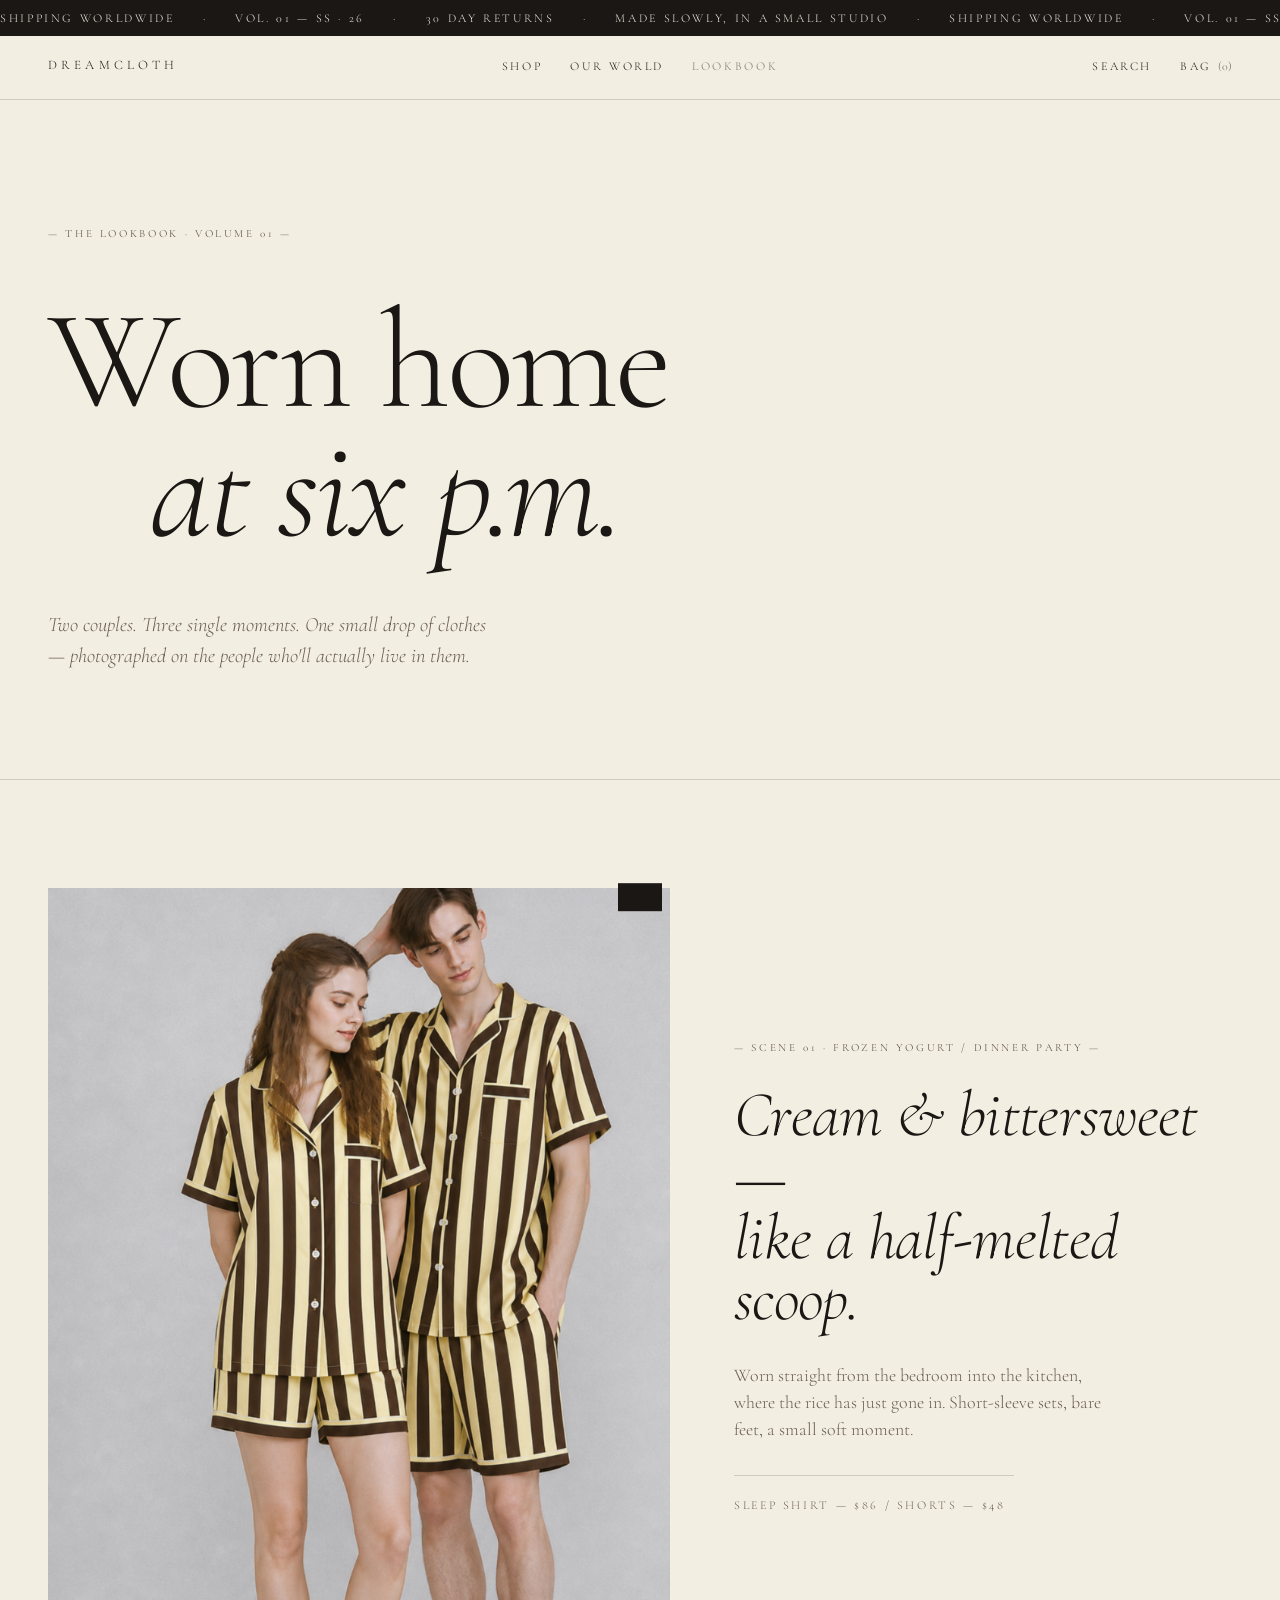
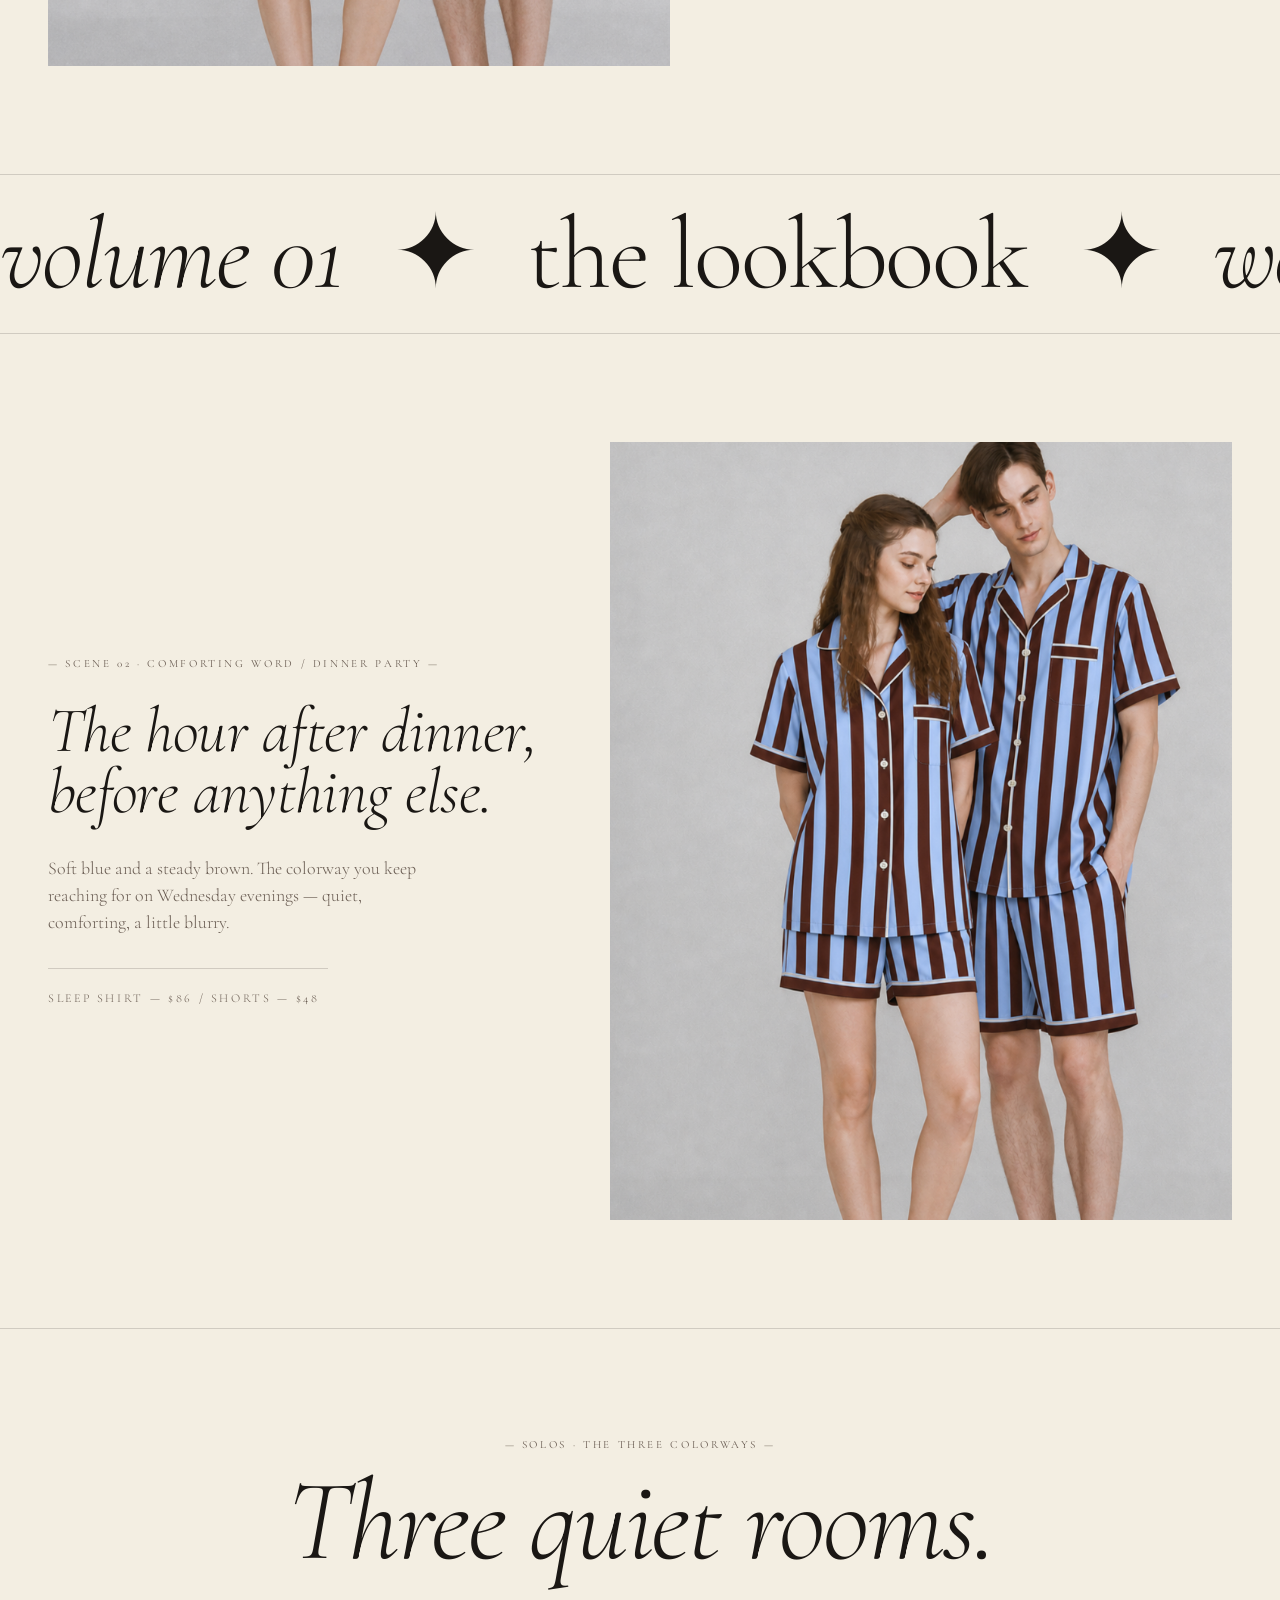
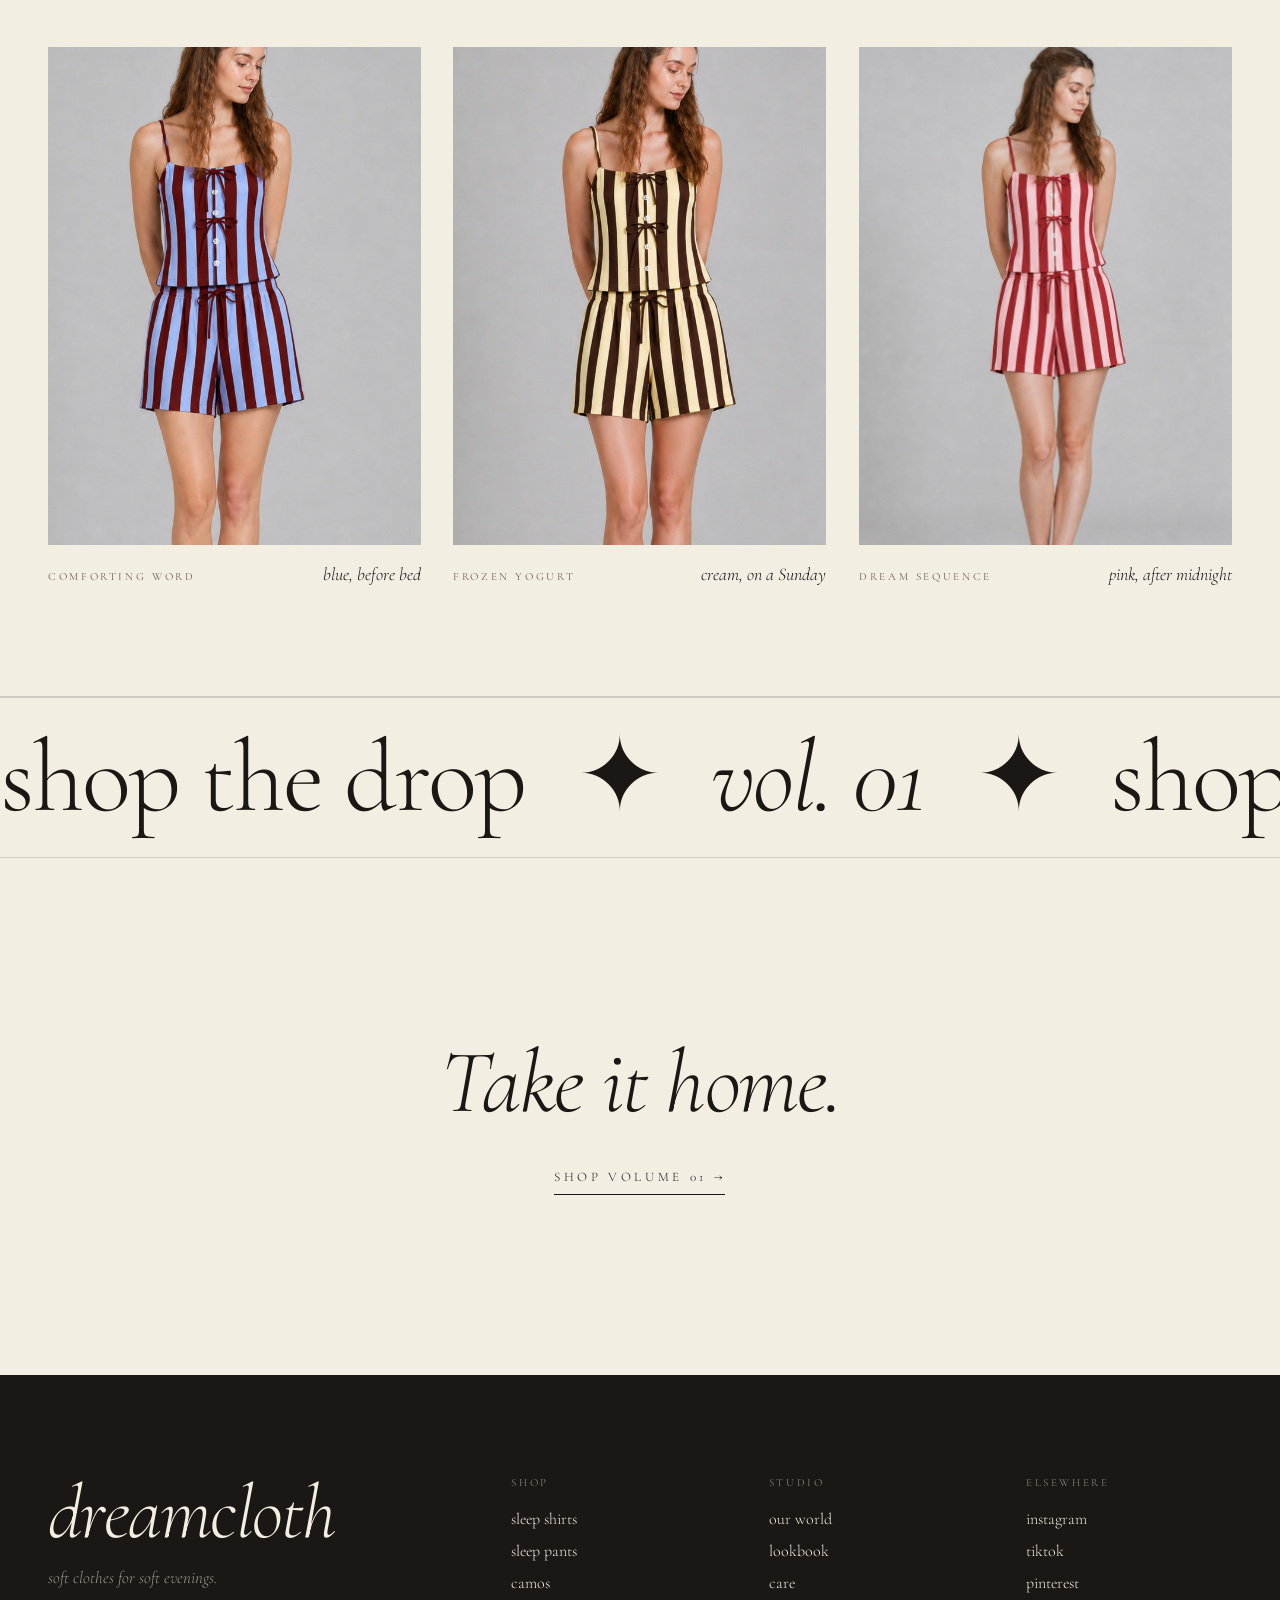
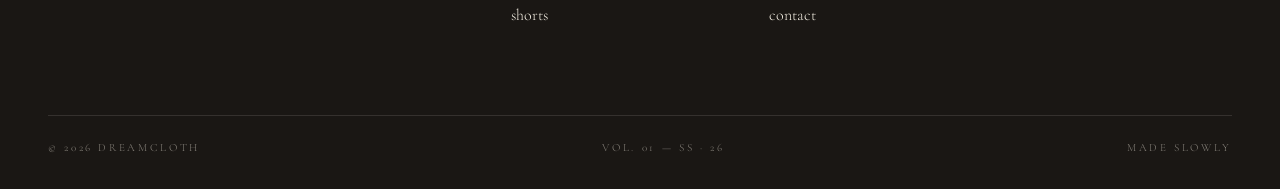
==== lookbook.html @ ccd7fae8 "Initial commit — dreamcloth volume 01" ====
<!doctype html>
<html lang="en">
<head>
<meta charset="utf-8" />
<meta name="viewport" content="width=device-width, initial-scale=1" />
<title>dreamcloth — the lookbook</title>
<meta name="description" content="dreamcloth — the lookbook. volume one." />
<link rel="preconnect" href="https://fonts.googleapis.com" />
<link rel="preconnect" href="https://fonts.gstatic.com" crossorigin />
<link href="https://fonts.googleapis.com/css2?family=Cormorant+Garamond:ital,wght@0,300;0,400;1,300;1,400&display=swap" rel="stylesheet" />
<link rel="stylesheet" href="styles.css" />
</head>
<body class="lookbook-page">

<!-- ──────── top announcement marquee ──────── -->
<div class="topbar">
  <div class="marquee-track">
    <ul class="marquee-list">
      <li>shipping worldwide</li><li>·</li>
      <li>vol. 01 — ss · 26</li><li>·</li>
      <li>30 day returns</li><li>·</li>
      <li>made slowly, in a small studio</li><li>·</li>
    </ul>
    <ul class="marquee-list" aria-hidden="true">
      <li>shipping worldwide</li><li>·</li>
      <li>vol. 01 — ss · 26</li><li>·</li>
      <li>30 day returns</li><li>·</li>
      <li>made slowly, in a small studio</li><li>·</li>
    </ul>
  </div>
</div>

<!-- ──────── nav ──────── -->
<header class="nav">
  <a class="brand" href="index.html">dreamcloth</a>
  <nav class="nav-c">
    <a href="index.html#shop">shop</a>
    <a href="index.html#world">our world</a>
    <a href="lookbook.html" class="nav-current">lookbook</a>
  </nav>
  <div class="nav-r">
    <a href="#" class="nav-search">search</a>
    <a href="#" class="cart-link">bag<span class="cart-count" id="cart-count">(0)</span></a>
  </div>
</header>

<!-- ──────── lookbook hero ──────── -->
<section id="top" class="lb-hero">
  <p class="eyebrow">— the lookbook · volume 01 —</p>
  <h1 class="display lb-hero-title">
    <span class="reveal" style="--d:.1s">Worn home</span>
    <span class="reveal italic" style="--d:.3s">at six p.m.</span>
  </h1>
  <p class="lb-hero-sub reveal" style="--d:.5s">
    Two couples. Three single moments. One small drop of clothes — photographed on the people who'll actually live in them.
  </p>
</section>

<!-- ──────── editorial 01 — yellow couple ──────── -->
<section class="lb-edit">
  <div class="lb-edit-grid">
    <div class="lb-edit-img reveal stripe-yellow">
      <img src="images/hero-models.jpg" alt="two models in frozen yogurt × dinner party pajamas" loading="lazy" onload="this.classList.add('loaded')" onerror="this.style.display='none'" />
    </div>
    <div class="lb-edit-copy">
      <p class="eyebrow reveal">— scene 01 · frozen yogurt / dinner party —</p>
      <p class="lb-edit-lead reveal"><em>Cream &amp; bittersweet —<br>like a half-melted scoop.</em></p>
      <p class="lb-edit-body reveal">
        Worn straight from the bedroom into the kitchen, where the rice has just gone in. Short-sleeve sets, bare feet, a small soft moment.
      </p>
      <p class="lb-edit-credit reveal">
        sleep shirt — $86 / shorts — $48
      </p>
    </div>
  </div>
</section>

<!-- ──────── marquee band ──────── -->
<aside class="band">
  <div class="marquee-track">
    <ul class="marquee-list band-text">
      <li><em>volume 01</em></li><li>✦</li>
      <li>the lookbook</li><li>✦</li>
      <li><em>worn at home</em></li><li>✦</li>
      <li>vol. 01</li><li>✦</li>
    </ul>
    <ul class="marquee-list band-text" aria-hidden="true">
      <li><em>volume 01</em></li><li>✦</li>
      <li>the lookbook</li><li>✦</li>
      <li><em>worn at home</em></li><li>✦</li>
      <li>vol. 01</li><li>✦</li>
    </ul>
  </div>
</aside>

<!-- ──────── editorial 02 — blue couple ──────── -->
<section class="lb-edit">
  <div class="lb-edit-grid lb-edit-reverse">
    <div class="lb-edit-copy">
      <p class="eyebrow reveal">— scene 02 · comforting word / dinner party —</p>
      <p class="lb-edit-lead reveal"><em>The hour after dinner,<br>before anything else.</em></p>
      <p class="lb-edit-body reveal">
        Soft blue and a steady brown. The colorway you keep reaching for on Wednesday evenings — quiet, comforting, a little blurry.
      </p>
      <p class="lb-edit-credit reveal">
        sleep shirt — $86 / shorts — $48
      </p>
    </div>
    <div class="lb-edit-img reveal stripe-blue">
      <img src="images/couple-blue.jpg" alt="two models in comforting word × dinner party pajamas" loading="lazy" onload="this.classList.add('loaded')" onerror="this.style.display='none'" />
    </div>
  </div>
</section>

<!-- ──────── triptych — single models, one per colorway ──────── -->
<section class="lb-trip">
  <div class="lb-trip-head">
    <p class="eyebrow">— solos · the three colorways —</p>
    <h2 class="display"><span class="reveal italic">Three quiet rooms.</span></h2>
  </div>
  <div class="lb-trip-grid">
    <figure class="lb-trip-item reveal">
      <div class="lb-trip-img stripe-blue">
        <img src="images/model-blue.jpg" alt="" loading="lazy" onload="this.classList.add('loaded')" onerror="this.style.display='none'" />
      </div>
      <figcaption>
        <span class="eyebrow">comforting word</span>
        <span class="lb-trip-name"><em>blue, before bed</em></span>
      </figcaption>
    </figure>

    <figure class="lb-trip-item reveal">
      <div class="lb-trip-img stripe-yellow">
        <img src="images/model-yellow.jpg" alt="" loading="lazy" onload="this.classList.add('loaded')" onerror="this.style.display='none'" />
      </div>
      <figcaption>
        <span class="eyebrow">frozen yogurt</span>
        <span class="lb-trip-name"><em>cream, on a Sunday</em></span>
      </figcaption>
    </figure>

    <figure class="lb-trip-item reveal">
      <div class="lb-trip-img stripe-pink">
        <img src="images/model-pink.jpg" alt="" loading="lazy" onload="this.classList.add('loaded')" onerror="this.style.display='none'" />
      </div>
      <figcaption>
        <span class="eyebrow">dream sequence</span>
        <span class="lb-trip-name"><em>pink, after midnight</em></span>
      </figcaption>
    </figure>
  </div>
</section>

<!-- ──────── closing marquee ──────── -->
<aside class="band">
  <div class="marquee-track">
    <ul class="marquee-list band-text">
      <li>shop the drop</li><li>✦</li>
      <li><em>vol. 01</em></li><li>✦</li>
      <li>shop the drop</li><li>✦</li>
      <li><em>vol. 01</em></li><li>✦</li>
    </ul>
    <ul class="marquee-list band-text" aria-hidden="true">
      <li>shop the drop</li><li>✦</li>
      <li><em>vol. 01</em></li><li>✦</li>
      <li>shop the drop</li><li>✦</li>
      <li><em>vol. 01</em></li><li>✦</li>
    </ul>
  </div>
</aside>

<!-- ──────── shop CTA ──────── -->
<section class="lb-cta">
  <p class="lb-cta-lead reveal"><em>Take it home.</em></p>
  <a href="index.html#shop" class="lb-cta-link reveal">shop volume 01 →</a>
</section>

<!-- ──────── footer ──────── -->
<footer class="foot">
  <div class="foot-grid">
    <div class="foot-brand">
      <p class="display foot-mark"><em>dreamcloth</em></p>
      <p class="foot-tag">soft clothes for soft evenings.</p>
    </div>
    <div class="foot-col">
      <p class="eyebrow">shop</p>
      <a href="index.html#shop">sleep shirts</a>
      <a href="index.html#shop">sleep pants</a>
      <a href="index.html#shop">camos</a>
      <a href="index.html#shop">shorts</a>
    </div>
    <div class="foot-col">
      <p class="eyebrow">studio</p>
      <a href="index.html#world">our world</a>
      <a href="lookbook.html">lookbook</a>
      <a href="#">care</a>
      <a href="#">contact</a>
    </div>
    <div class="foot-col">
      <p class="eyebrow">elsewhere</p>
      <a href="#">instagram</a>
      <a href="#">tiktok</a>
      <a href="#">pinterest</a>
    </div>
  </div>
  <div class="foot-foot">
    <span>© 2026 dreamcloth</span>
    <span>vol. 01 — ss · 26</span>
    <span>made slowly</span>
  </div>
</footer>

<div id="toast" class="toast"></div>

<script src="script.js"></script>
</body>
</html>
---- styles.css ----
/* ────────── tokens ────────── */
:root {
  --paper:    #f3eee2;
  --paper-2:  #ebe4d3;
  --ink:      #1a1714;
  --ink-soft: #6b5e54;
  --rule:     rgba(26, 23, 20, 0.16);

  /* colorways from product photos */
  --blue:    #94b5d4;
  --dinner:  #3d1f18;
  --yogurt:  #e6e2a0;
  --matcha:  #6b7d2e;
  --pink:    #efc4cb;
  --cola:    #a02828;

  --serif: "ITC Garamond Std Light Narrow", "ITC Garamond Light Narrow",
           "ITC Garamond Std Light", "ITC Garamond Light", "ITC Garamond",
           "Cormorant Garamond", "EB Garamond", Garamond, "Times New Roman", serif;

  --band-h: 0px;
  --topbar-h: 36px;
  --nav-h: 64px;
}

* { box-sizing: border-box; margin: 0; padding: 0; }
html { scroll-behavior: smooth; }

body {
  font-family: var(--serif);
  font-weight: 300;
  background: var(--paper);
  color: var(--ink);
  font-size: 17px;
  line-height: 1.5;
  -webkit-font-smoothing: antialiased;
  -moz-osx-font-smoothing: grayscale;
  overflow-x: hidden;
}

a { color: inherit; text-decoration: none; }
button { font-family: inherit; font-weight: 300; cursor: pointer; }
ol, ul { list-style: none; }
img { display: block; max-width: 100%; }
::selection { background: var(--ink); color: var(--paper); }

.italic, em { font-style: italic; }

/* ────────── reusable type ────────── */
.eyebrow {
  font-family: var(--serif);
  font-size: 11px;
  font-weight: 400;
  letter-spacing: 0.24em;
  text-transform: uppercase;
  color: var(--ink-soft);
}

.display {
  font-family: var(--serif);
  font-weight: 300;
  font-size: clamp(48px, 9vw, 160px);
  line-height: 0.92;
  letter-spacing: -0.02em;
}
.display span { display: block; }

/* ────────── topbar marquee ────────── */
.topbar {
  position: fixed;
  top: var(--band-h); left: 0; right: 0;
  z-index: 60;
  height: var(--topbar-h);
  background: var(--ink);
  color: var(--paper);
  overflow: hidden;
  display: flex;
  align-items: center;
}

.marquee-track {
  display: flex;
  width: max-content;
  animation: marquee 38s linear infinite;
}
.marquee-list {
  display: flex;
  align-items: center;
  gap: 28px;
  padding-right: 28px;
  white-space: nowrap;
}
.topbar .marquee-list li {
  font-size: 12px;
  letter-spacing: 0.22em;
  text-transform: uppercase;
}

@keyframes marquee {
  to { transform: translateX(-50%); }
}

/* ────────── nav ────────── */
.nav {
  position: fixed;
  top: calc(var(--band-h) + var(--topbar-h));
  left: 0; right: 0;
  z-index: 50;
  height: var(--nav-h);
  display: grid;
  grid-template-columns: 1fr auto 1fr;
  align-items: center;
  padding: 0 clamp(20px, 4vw, 48px);
  background: rgba(243, 238, 226, 0.85);
  backdrop-filter: blur(14px);
  -webkit-backdrop-filter: blur(14px);
  border-bottom: 1px solid var(--rule);
  transition: background 0.4s, color 0.4s, border-color 0.4s;
}
.nav.invert {
  background: rgba(26, 23, 20, 0.85);
  color: var(--paper);
  border-color: rgba(255,255,255,0.12);
}

.brand {
  font-size: 13px;
  letter-spacing: 0.32em;
  text-transform: uppercase;
}

.nav-c, .nav-r {
  display: flex;
  gap: 28px;
  font-size: 12px;
  letter-spacing: 0.22em;
  text-transform: uppercase;
}
.nav-r { justify-content: flex-end; }
.nav a { position: relative; padding-bottom: 4px; }
.nav a::after {
  content: "";
  position: absolute;
  left: 0; right: 0; bottom: 0;
  height: 1px;
  background: currentColor;
  transform: scaleX(0);
  transform-origin: left;
  transition: transform 0.45s cubic-bezier(.4,0,.2,1);
}
.nav a:hover::after { transform: scaleX(1); }
.cart-count { margin-left: 6px; opacity: 0.6; letter-spacing: 0; }

/* ────────── hero ────────── */
.hero {
  position: relative;
  min-height: 100svh;
  margin-top: calc(var(--band-h) + var(--topbar-h) + var(--nav-h));
  overflow: hidden;
  background: var(--paper);
  color: var(--paper);
  isolation: isolate;
}

.hero-stripes {
  position: absolute;
  inset: 0;
  z-index: 0;
  display: flex;
}
.hero-stripes span {
  flex: 1;
  position: relative;
}
.hero-stripes::after {
  content: "";
  position: absolute;
  inset: 0;
  background-image:
    radial-gradient(rgba(0,0,0,0.06) 1px, transparent 1.4px),
    radial-gradient(rgba(255,255,255,0.07) 1px, transparent 1.4px);
  background-size: 3px 3px, 5px 5px;
  background-position: 0 0, 1px 2px;
  mix-blend-mode: multiply;
  pointer-events: none;
}

.hero-overlay {
  position: relative;
  z-index: 2;
  height: 100svh;
  padding: clamp(40px, 6vh, 80px) clamp(20px, 4vw, 48px);
  display: flex;
  flex-direction: column;
  justify-content: flex-end;
  mix-blend-mode: difference;
}
.hero-eyebrow {
  font-size: 12px;
  letter-spacing: 0.24em;
  text-transform: uppercase;
  margin-bottom: 24px;
  color: var(--paper);
}
.hero-title {
  font-family: var(--serif);
  font-weight: 300;
  font-size: clamp(64px, 13vw, 220px);
  line-height: 0.92;
  letter-spacing: -0.02em;
  color: var(--paper);
}
.hero-title span { display: block; }
.hero-title .italic {
  padding-left: clamp(20px, 8vw, 140px);
}

.hero-scroll {
  position: absolute;
  bottom: 32px;
  right: clamp(20px, 4vw, 48px);
  z-index: 3;
  display: inline-flex;
  align-items: center;
  gap: 10px;
  font-size: 11px;
  letter-spacing: 0.24em;
  text-transform: uppercase;
  color: var(--paper);
  padding-bottom: 6px;
  mix-blend-mode: difference;
}
.hero-scroll::after {
  content: "";
  position: absolute;
  left: 0; right: 0; bottom: 0;
  height: 1px;
  background: currentColor;
  transform: scaleX(1);
  transform-origin: left;
  transition: transform 0.45s cubic-bezier(.4,0,.2,1);
}
.hero-scroll:hover::after { transform: scaleX(0); transform-origin: right; }

/* ────────── world / intro ────────── */
.world {
  padding: clamp(100px, 14vh, 160px) clamp(20px, 4vw, 48px);
  background: var(--paper);
  border-bottom: 1px solid var(--rule);
}
.world .eyebrow { display: block; margin-bottom: clamp(40px, 8vh, 100px); }

.world-grid {
  display: grid;
  grid-template-columns: 3fr 2fr;
  gap: clamp(40px, 6vw, 120px);
  align-items: end;
}
@media (max-width: 800px) {
  .world-grid { grid-template-columns: 1fr; gap: 40px; }
}

.world-display {
  font-size: clamp(44px, 7vw, 120px);
  line-height: 0.98;
}
.world-display .italic {
  padding-left: clamp(16px, 4vw, 60px);
}

.world-side { display: flex; flex-direction: column; gap: 16px; max-width: 38ch; }
.world-lead {
  font-family: var(--serif);
  font-size: clamp(20px, 1.8vw, 26px);
  color: var(--ink);
  margin-bottom: 8px;
}
.world-side p {
  font-size: clamp(15px, 1.2vw, 17px);
  color: var(--ink-soft);
  margin: 0;
}
.world-mark {
  font-style: italic;
  margin-top: 12px !important;
}

/* ────────── marquee bands between sections ────────── */
.band {
  background: var(--paper);
  border-top: 1px solid var(--rule);
  border-bottom: 1px solid var(--rule);
  overflow: hidden;
  padding: 28px 0;
}
.band .marquee-track { animation-duration: 32s; }
.band-text {
  font-family: var(--serif);
  font-weight: 300;
  font-size: clamp(40px, 8vw, 110px);
  letter-spacing: -0.02em;
  line-height: 1;
  gap: clamp(24px, 4vw, 60px);
  padding-right: clamp(24px, 4vw, 60px);
  color: var(--ink);
}
.band-text li { display: inline-flex; align-items: center; }

/* ────────── color sections ────────── */
.cw {
  position: relative;
  padding: clamp(80px, 12vh, 160px) clamp(20px, 4vw, 48px) clamp(80px, 12vh, 140px);
  transition: background 0.6s, color 0.6s;
  border-bottom: 1px solid var(--rule);
}
.section-blue {
  background: var(--blue);
  color: var(--dinner);
  --rule: rgba(61, 31, 24, 0.25);
}
.section-yellow {
  background: var(--yogurt);
  color: var(--dinner);
  --rule: rgba(61, 31, 24, 0.25);
}
.section-pink {
  background: var(--pink);
  color: var(--cola);
  --rule: rgba(160, 40, 40, 0.28);
}
.section-blue .eyebrow,
.section-yellow .eyebrow,
.section-pink .eyebrow { color: currentColor; opacity: 0.75; }

.section-head {
  display: grid;
  grid-template-columns: auto 1fr;
  align-items: end;
  gap: 24px;
  padding-bottom: clamp(40px, 6vh, 80px);
  border-bottom: 1px solid var(--rule);
  margin-bottom: clamp(40px, 6vh, 80px);
}
.section-head .display {
  grid-column: 1 / -1;
}
.section-head .display .italic {
  padding-left: clamp(20px, 5vw, 80px);
}

/* ────────── lookbook (lifestyle split) ────────── */
.lookbook {
  display: grid;
  grid-template-columns: 5fr 4fr;
  gap: clamp(28px, 4vw, 64px);
  align-items: stretch;
  margin-bottom: clamp(48px, 8vh, 100px);
}
.lookbook-reverse { grid-template-columns: 4fr 5fr; }
@media (max-width: 800px) {
  .lookbook,
  .lookbook-reverse { grid-template-columns: 1fr; }
  .lookbook-reverse .lookbook-copy { order: -1; }
}

.lookbook-img {
  position: relative;
  aspect-ratio: 4 / 5;
  overflow: hidden;
  background: var(--paper-2);
}
.lookbook-img img {
  position: absolute;
  inset: 0;
  width: 100%;
  height: 100%;
  object-fit: cover;
  object-position: center 20%;
  opacity: 0;
  transform: scale(1.04);
  transition: opacity 1s cubic-bezier(.4,0,.2,1), transform 8s linear;
}
.lookbook-img img.loaded {
  opacity: 1;
  transform: scale(1);
}
.lookbook:hover .lookbook-img img.loaded { transform: scale(1.05); }

.lookbook-copy {
  display: flex;
  flex-direction: column;
  justify-content: flex-end;
  padding: clamp(20px, 3vw, 40px) 0;
}
.lookbook-copy .eyebrow { margin-bottom: 24px; color: currentColor; opacity: 0.7; }
.lookbook-lead {
  font-family: var(--serif);
  font-weight: 300;
  font-size: clamp(32px, 4.5vw, 64px);
  line-height: 1;
  letter-spacing: -0.01em;
  margin-bottom: 32px;
}
.lookbook-body {
  font-size: clamp(15px, 1.3vw, 18px);
  max-width: 36ch;
  opacity: 0.8;
}

/* ────────── product grid ────────── */
.products {
  display: grid;
  grid-template-columns: repeat(4, 1fr);
  gap: clamp(20px, 2.5vw, 40px);
}
@media (max-width: 1100px) { .products { grid-template-columns: repeat(2, 1fr); } }
@media (max-width: 600px)  { .products { grid-template-columns: 1fr; } }

.product { display: flex; flex-direction: column; }

.product-media {
  position: relative;
  aspect-ratio: 4 / 5;
  overflow: hidden;
  background: var(--paper-2);
}
.product-media img {
  position: absolute;
  inset: 0;
  width: 100%;
  height: 100%;
  object-fit: cover;
  opacity: 0;
  transform: scale(1.04);
  transition: opacity 0.8s cubic-bezier(.4,0,.2,1), transform 1.6s cubic-bezier(.4,0,.2,1);
}
.product-media img.loaded {
  opacity: 1;
  transform: scale(1);
}
.product:hover .product-media img.loaded { transform: scale(1.06); }

/* striped fallback patterns (visible if img doesn't load) */
.stripe-blue   { background: repeating-linear-gradient(90deg, var(--blue)   0 12.5%, var(--dinner) 12.5% 25%); }
.stripe-yellow { background: repeating-linear-gradient(90deg, var(--yogurt) 0 12.5%, var(--dinner) 12.5% 25%); }
.stripe-pink   { background: repeating-linear-gradient(90deg, var(--pink)   0 12.5%, var(--cola)   12.5% 25%); }

.product-info { padding-top: 16px; }
.product-info h3 {
  font-family: var(--serif);
  font-weight: 300;
  font-size: clamp(20px, 1.8vw, 26px);
  line-height: 1.1;
  letter-spacing: -0.01em;
}
.product-sub {
  font-style: italic;
  font-size: 14px;
  margin-top: 2px;
  opacity: 0.7;
}
.product-foot {
  display: flex;
  justify-content: space-between;
  align-items: baseline;
  margin-top: 14px;
  padding-top: 14px;
  border-top: 1px solid var(--rule);
}
.price { font-size: 16px; }

.add {
  background: none;
  border: none;
  padding: 0 0 3px;
  font-size: 11px;
  letter-spacing: 0.24em;
  text-transform: uppercase;
  color: currentColor;
  position: relative;
}
.add::after {
  content: "";
  position: absolute;
  left: 0; right: 0; bottom: 0;
  height: 1px;
  background: currentColor;
  transition: transform 0.4s cubic-bezier(.4,0,.2,1);
  transform-origin: left;
}
.add:hover::after { transform: scaleX(0); transform-origin: right; }
.add.added::after { background: currentColor; }

/* ────────── newsletter ────────── */
.letters {
  padding: clamp(120px, 18vh, 200px) clamp(20px, 4vw, 48px);
  text-align: center;
  background: var(--paper);
}
.letters .eyebrow { display: block; margin-bottom: 24px; }
.letters .display { margin-bottom: 40px; }
.letters-form {
  display: inline-flex;
  align-items: center;
  border-bottom: 1px solid var(--ink);
  max-width: 480px;
  width: 100%;
  gap: 16px;
}
.letters-form input {
  flex: 1;
  border: none;
  background: transparent;
  padding: 14px 0;
  font-family: var(--serif);
  font-size: 18px;
  font-style: italic;
  color: var(--ink);
  outline: none;
}
.letters-form input::placeholder { color: var(--ink-soft); }
.letters-form button {
  background: none;
  border: none;
  font-size: 11px;
  letter-spacing: 0.24em;
  text-transform: uppercase;
  color: var(--ink);
  padding: 0 0 3px;
  position: relative;
}
.letters-form button::after {
  content: "";
  position: absolute;
  left: 0; right: 0; bottom: 0;
  height: 1px;
  background: currentColor;
  transition: transform 0.4s;
  transform-origin: left;
}
.letters-form button:hover::after { transform: scaleX(0); transform-origin: right; }

/* ────────── footer ────────── */
.foot {
  background: var(--ink);
  color: var(--paper);
  padding: clamp(60px, 8vw, 100px) clamp(20px, 4vw, 48px) 32px;
}
.foot-grid {
  display: grid;
  grid-template-columns: 2fr 1fr 1fr 1fr;
  gap: clamp(20px, 4vw, 60px);
  margin-bottom: 80px;
}
@media (max-width: 800px) { .foot-grid { grid-template-columns: 1fr 1fr; } }
@media (max-width: 500px) { .foot-grid { grid-template-columns: 1fr; } }

.foot-brand .foot-mark {
  font-size: clamp(48px, 6vw, 88px);
  line-height: 1;
  margin-bottom: 14px;
}
.foot-brand .foot-tag {
  font-style: italic;
  color: rgba(243, 238, 226, 0.6);
  max-width: 32ch;
}
.foot-col .eyebrow { color: rgba(243, 238, 226, 0.5); margin-bottom: 16px; display: block; }
.foot-col a {
  display: block;
  font-size: 16px;
  margin-bottom: 8px;
  position: relative;
  width: max-content;
}
.foot-col a::after {
  content: "";
  position: absolute;
  left: 0; right: 0; bottom: -2px;
  height: 1px;
  background: currentColor;
  transform: scaleX(0);
  transform-origin: left;
  transition: transform 0.4s;
}
.foot-col a:hover::after { transform: scaleX(1); }

.foot-foot {
  display: flex;
  justify-content: space-between;
  font-size: 11px;
  letter-spacing: 0.24em;
  text-transform: uppercase;
  color: rgba(243, 238, 226, 0.5);
  padding-top: 24px;
  border-top: 1px solid rgba(243, 238, 226, 0.12);
}
@media (max-width: 600px) { .foot-foot { flex-direction: column; gap: 8px; } }

/* ────────── cart ────────── */
.cart-panel {
  position: fixed;
  top: 0; right: 0;
  width: min(440px, 100vw);
  height: 100svh;
  background: var(--paper);
  z-index: 110;
  transform: translateX(100%);
  transition: transform 0.55s cubic-bezier(.4,0,.2,1);
  display: flex;
  flex-direction: column;
  border-left: 1px solid var(--rule);
}
.cart-panel.open { transform: translateX(0); }
.cart-scrim {
  position: fixed;
  inset: 0;
  background: rgba(26, 23, 20, 0.5);
  z-index: 105;
  opacity: 0;
  pointer-events: none;
  transition: opacity 0.45s;
}
.cart-scrim.open { opacity: 1; pointer-events: auto; }

.cart-head {
  display: flex;
  justify-content: space-between;
  align-items: center;
  padding: 24px 28px;
  border-bottom: 1px solid var(--rule);
}
.cart-close {
  background: none; border: none;
  font-size: 11px;
  letter-spacing: 0.24em;
  text-transform: uppercase;
  position: relative;
  padding-bottom: 3px;
}
.cart-close::after {
  content: "";
  position: absolute;
  left: 0; right: 0; bottom: 0;
  height: 1px;
  background: currentColor;
}
.cart-items { flex: 1; overflow-y: auto; padding: 8px 28px; }
.cart-items li {
  display: flex;
  justify-content: space-between;
  align-items: baseline;
  padding: 18px 0;
  border-bottom: 1px solid var(--rule);
}
.cart-items li .item-name { font-style: italic; font-size: 17px; }
.cart-items li .item-meta { font-size: 13px; opacity: 0.7; margin-top: 2px; }
.cart-items li .item-remove {
  background: none; border: none;
  font-size: 11px; letter-spacing: 0.24em; text-transform: uppercase;
  opacity: 0.6;
}
.cart-items li .item-remove:hover { opacity: 1; color: var(--cola); }
.cart-empty {
  text-align: center;
  padding: 80px 20px;
  font-style: italic;
  color: var(--ink-soft);
  font-size: 18px;
  border-bottom: none !important;
  justify-content: center !important;
}
.cart-foot { padding: 20px 28px 28px; border-top: 1px solid var(--rule); }
.cart-total {
  display: flex; justify-content: space-between; align-items: baseline;
  font-size: 18px; margin-bottom: 16px;
}
.cart-total span:first-child {
  font-size: 11px;
  letter-spacing: 0.24em;
  text-transform: uppercase;
  opacity: 0.7;
}
.checkout {
  width: 100%;
  background: var(--ink);
  color: var(--paper);
  border: none;
  padding: 16px;
  font-size: 11px;
  letter-spacing: 0.28em;
  text-transform: uppercase;
  transition: background 0.3s;
}
.checkout:hover { background: var(--cola); }

/* ────────── toast ────────── */
.toast {
  position: fixed;
  bottom: 28px;
  left: 50%;
  transform: translateX(-50%) translateY(140%);
  background: var(--ink);
  color: var(--paper);
  padding: 14px 22px;
  font-size: 11px;
  letter-spacing: 0.24em;
  text-transform: uppercase;
  z-index: 200;
  transition: transform 0.5s cubic-bezier(.4,0,.2,1);
}
.toast.show { transform: translateX(-50%) translateY(0); }

/* ────────── reveal animations ────────── */
.reveal {
  opacity: 0;
  transform: translateY(28px);
  transition: opacity 1.1s cubic-bezier(.2,.6,.2,1), transform 1.1s cubic-bezier(.2,.6,.2,1);
  transition-delay: var(--d, 0s);
  will-change: opacity, transform;
}
.reveal.in {
  opacity: 1;
  transform: translateY(0);
}

/* product cards reveal in stagger */
.products .product.reveal {
  opacity: 0;
  transform: translateY(40px);
  transition: opacity 1s cubic-bezier(.2,.6,.2,1), transform 1.1s cubic-bezier(.2,.6,.2,1);
}
.products .product.reveal.in {
  opacity: 1;
  transform: translateY(0);
}
.products .product.reveal:nth-child(1).in { transition-delay: 0.05s; }
.products .product.reveal:nth-child(2).in { transition-delay: 0.18s; }
.products .product.reveal:nth-child(3).in { transition-delay: 0.31s; }
.products .product.reveal:nth-child(4).in { transition-delay: 0.44s; }

@media (prefers-reduced-motion: reduce) {
  .marquee-track { animation: none; }
  .reveal { opacity: 1; transform: none; transition: none; }
}

/* ════════════════════════════════════════
   ─── LOOKBOOK PAGE ────────────────────
   ════════════════════════════════════════ */

.nav-current { opacity: 0.55; pointer-events: none; }

/* lookbook hero — text only */
.lb-hero {
  margin-top: calc(var(--band-h) + var(--topbar-h) + var(--nav-h));
  padding: clamp(80px, 14vh, 160px) clamp(20px, 4vw, 48px) clamp(80px, 12vh, 140px);
  border-bottom: 1px solid var(--rule);
  min-height: 70vh;
  display: flex;
  flex-direction: column;
  justify-content: center;
}
.lb-hero .eyebrow {
  display: block;
  margin-bottom: clamp(32px, 6vh, 60px);
}
.lb-hero-title {
  font-size: clamp(56px, 11vw, 180px);
}
.lb-hero-title .italic {
  padding-left: clamp(20px, 8vw, 140px);
}
.lb-hero-sub {
  margin-top: clamp(36px, 6vh, 60px);
  max-width: 50ch;
  font-style: italic;
  font-size: clamp(18px, 1.6vw, 22px);
  color: var(--ink-soft);
}

/* editorial split — couple shots */
.lb-edit {
  padding: clamp(80px, 12vh, 160px) clamp(20px, 4vw, 48px);
}
.lb-edit-grid {
  display: grid;
  grid-template-columns: 5fr 4fr;
  gap: clamp(28px, 5vw, 80px);
  max-width: 1400px;
  margin: 0 auto;
  align-items: center;
}
.lb-edit-reverse { grid-template-columns: 4fr 5fr; }
@media (max-width: 800px) {
  .lb-edit-grid,
  .lb-edit-reverse { grid-template-columns: 1fr; }
  .lb-edit-reverse .lb-edit-copy { order: -1; }
}

.lb-edit-img {
  position: relative;
  aspect-ratio: 4 / 5;
  overflow: hidden;
  background: var(--paper-2);
}
.lb-edit-img img {
  position: absolute;
  inset: 0;
  width: 100%;
  height: 100%;
  object-fit: cover;
  object-position: center 25%;
  opacity: 0;
  transform: scale(1.04);
  transition: opacity 1.2s cubic-bezier(.4,0,.2,1), transform 10s linear;
}
.lb-edit-img img.loaded {
  opacity: 1;
  transform: scale(1);
}

.lb-edit-copy { padding: clamp(20px, 3vw, 40px) 0; }
.lb-edit-copy .eyebrow { display: block; margin-bottom: 28px; }
.lb-edit-lead {
  font-family: var(--serif);
  font-weight: 300;
  font-size: clamp(36px, 5vw, 80px);
  line-height: 0.96;
  letter-spacing: -0.01em;
  margin-bottom: 32px;
}
.lb-edit-body {
  font-size: clamp(16px, 1.4vw, 19px);
  max-width: 42ch;
  color: var(--ink-soft);
  margin-bottom: 32px;
}
.lb-edit-credit {
  font-size: 12px;
  letter-spacing: 0.22em;
  text-transform: uppercase;
  color: var(--ink-soft);
  padding-top: 20px;
  border-top: 1px solid var(--rule);
  max-width: 280px;
}

/* triptych — three single-model shots */
.lb-trip {
  padding: clamp(80px, 12vh, 160px) clamp(20px, 4vw, 48px);
  border-top: 1px solid var(--rule);
  border-bottom: 1px solid var(--rule);
}
.lb-trip-head {
  margin-bottom: clamp(40px, 8vh, 80px);
  text-align: center;
}
.lb-trip-head .eyebrow { display: block; margin-bottom: 16px; }
.lb-trip-grid {
  display: grid;
  grid-template-columns: repeat(3, 1fr);
  gap: clamp(20px, 2.5vw, 40px);
  max-width: 1400px;
  margin: 0 auto;
}
@media (max-width: 800px) { .lb-trip-grid { grid-template-columns: 1fr; } }

.lb-trip-item { display: flex; flex-direction: column; }
.lb-trip-img {
  position: relative;
  aspect-ratio: 3 / 4;
  overflow: hidden;
  background: var(--paper-2);
}
.lb-trip-img img {
  position: absolute;
  inset: 0;
  width: 100%;
  height: 100%;
  object-fit: cover;
  object-position: center 25%;
  opacity: 0;
  transform: scale(1.04);
  transition: opacity 1s cubic-bezier(.4,0,.2,1), transform 1.6s cubic-bezier(.4,0,.2,1);
}
.lb-trip-img img.loaded { opacity: 1; transform: scale(1); }
.lb-trip-item:hover .lb-trip-img img.loaded { transform: scale(1.05); }

.lb-trip-item figcaption {
  padding-top: 16px;
  display: flex;
  justify-content: space-between;
  align-items: baseline;
  gap: 12px;
}
.lb-trip-item .lb-trip-name {
  font-size: clamp(16px, 1.4vw, 19px);
  text-align: right;
}

/* CTA */
.lb-cta {
  padding: clamp(120px, 20vh, 220px) clamp(20px, 4vw, 48px);
  text-align: center;
}
.lb-cta-lead {
  font-family: var(--serif);
  font-weight: 300;
  font-size: clamp(48px, 7vw, 110px);
  line-height: 1;
  letter-spacing: -0.02em;
  margin-bottom: 36px;
}
.lb-cta-link {
  display: inline-block;
  font-size: 13px;
  letter-spacing: 0.28em;
  text-transform: uppercase;
  color: var(--ink);
  padding-bottom: 6px;
  border-bottom: 1px solid var(--ink);
  transition: padding 0.4s cubic-bezier(.4,0,.2,1);
}
.lb-cta-link:hover { padding-right: 20px; }
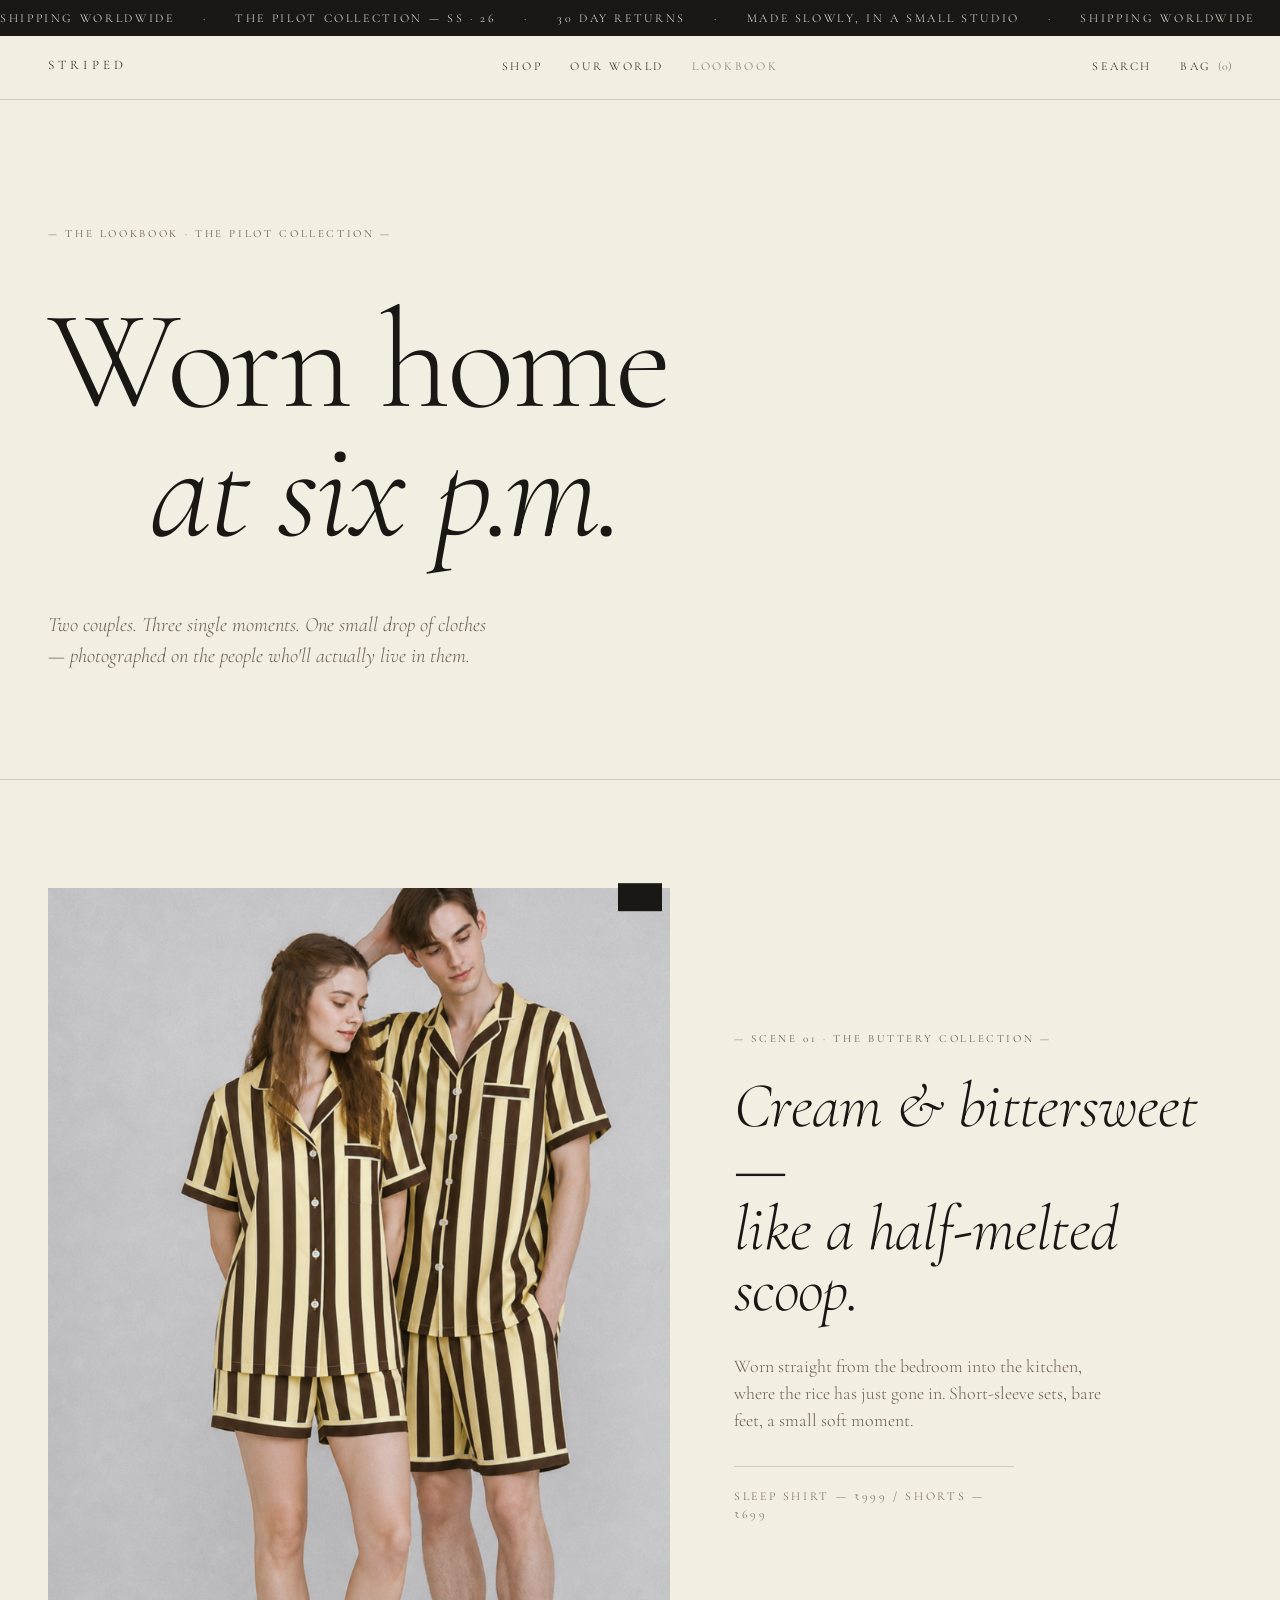
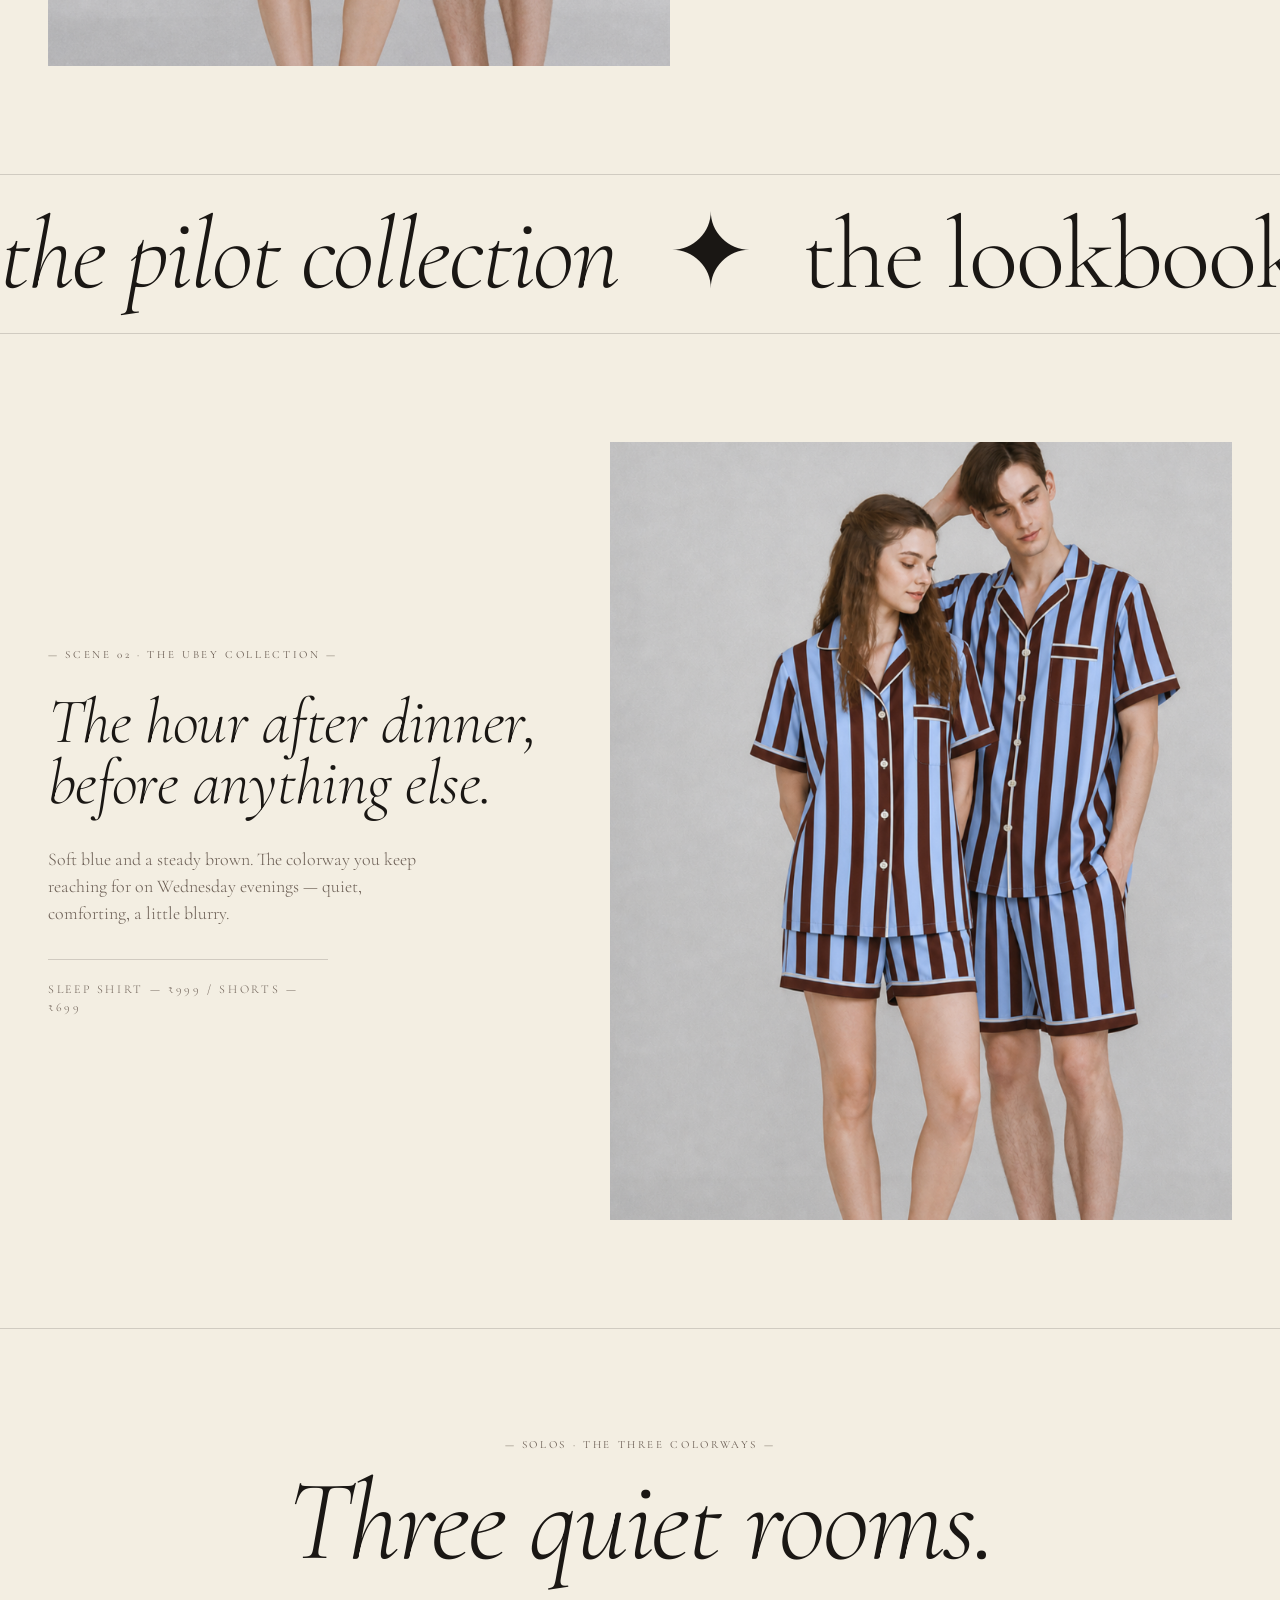
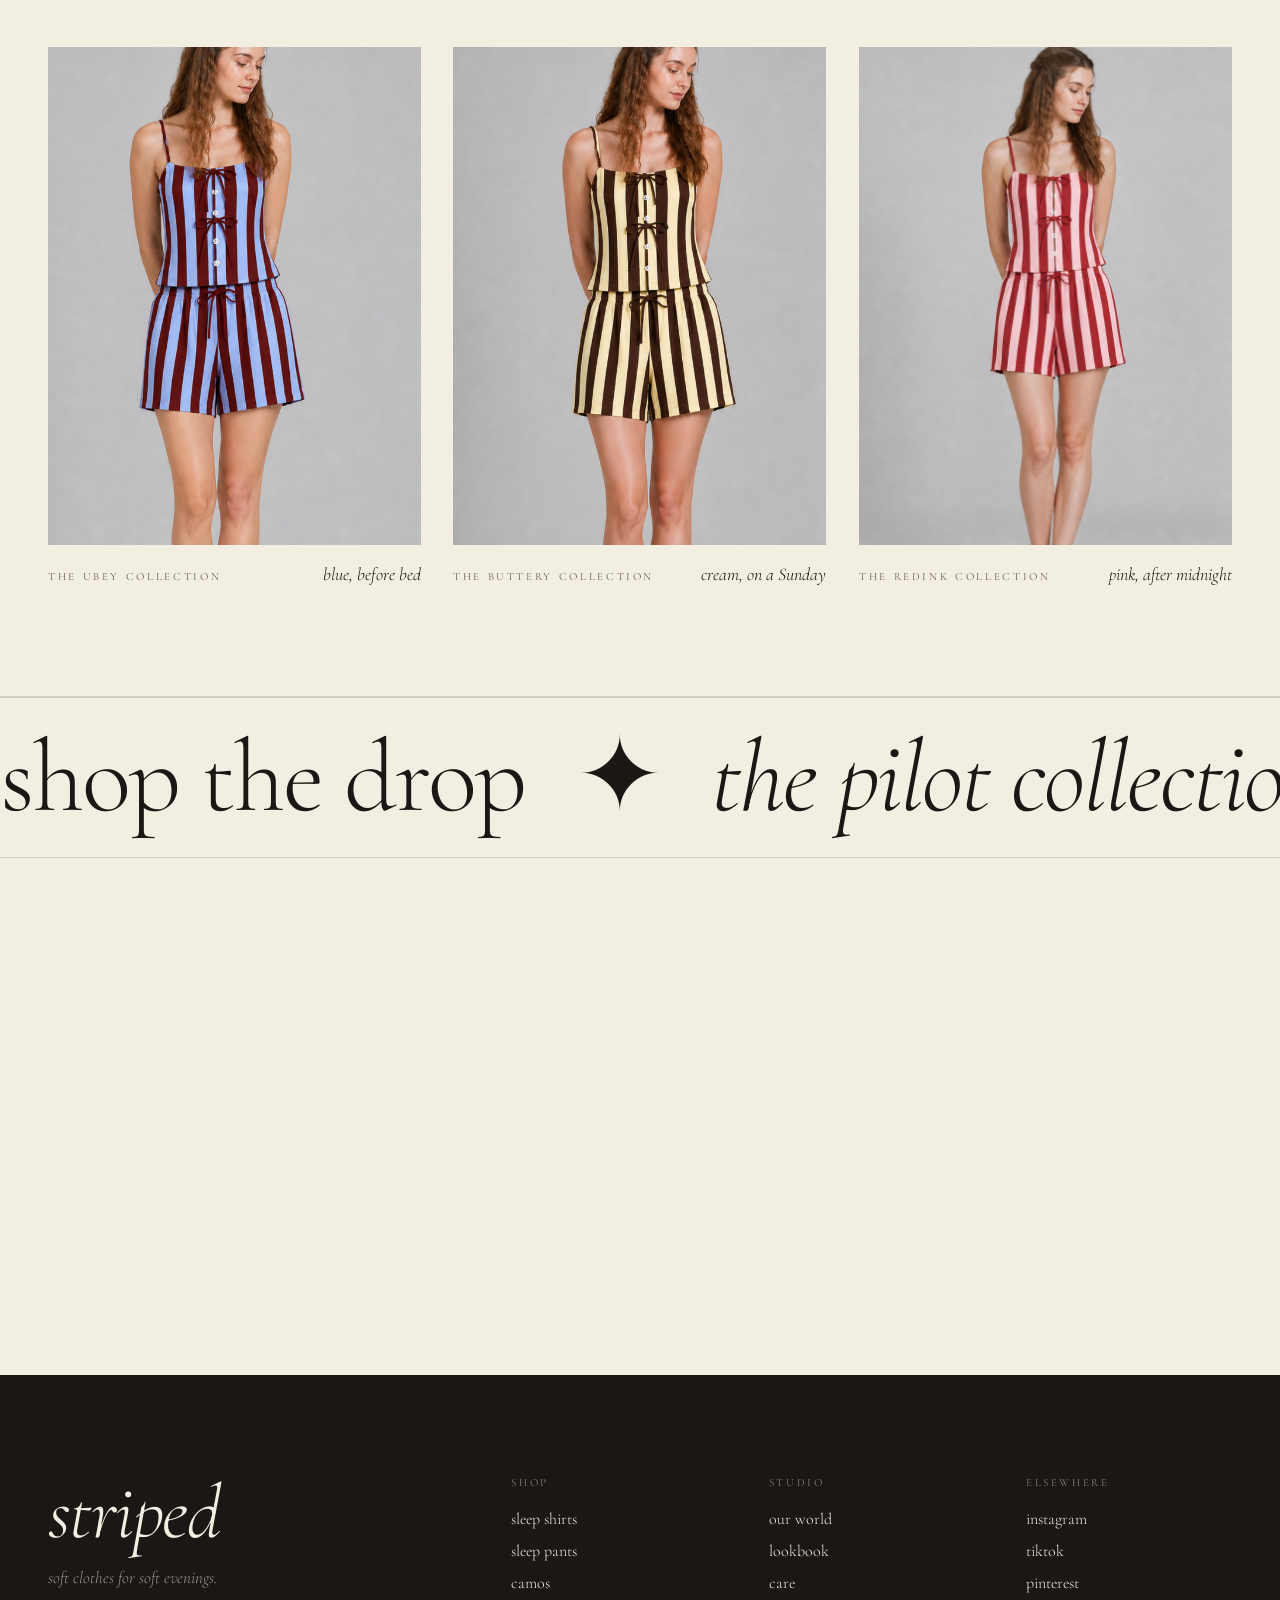
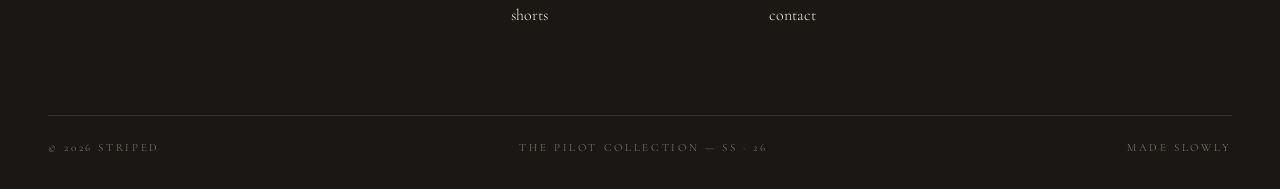
==== commit 28c31846: "rename to striped, introduce the pilot collection - brand: dreamcloth → striped across nav, marquees" ====
--- a/lookbook.html
+++ b/lookbook.html
@@ -3,8 +3,8 @@
 <head>
 <meta charset="utf-8" />
 <meta name="viewport" content="width=device-width, initial-scale=1" />
-<title>dreamcloth — the lookbook</title>
-<meta name="description" content="dreamcloth — the lookbook. volume one." />
+<title>striped — the lookbook</title>
+<meta name="description" content="striped — the lookbook. the pilot collection." />
 <link rel="preconnect" href="https://fonts.googleapis.com" />
 <link rel="preconnect" href="https://fonts.gstatic.com" crossorigin />
 <link href="https://fonts.googleapis.com/css2?family=Cormorant+Garamond:ital,wght@0,300;0,400;1,300;1,400&display=swap" rel="stylesheet" />
@@ -17,13 +17,13 @@
   <div class="marquee-track">
     <ul class="marquee-list">
       <li>shipping worldwide</li><li>·</li>
-      <li>vol. 01 — ss · 26</li><li>·</li>
+      <li>the pilot collection — ss · 26</li><li>·</li>
       <li>30 day returns</li><li>·</li>
       <li>made slowly, in a small studio</li><li>·</li>
     </ul>
     <ul class="marquee-list" aria-hidden="true">
       <li>shipping worldwide</li><li>·</li>
-      <li>vol. 01 — ss · 26</li><li>·</li>
+      <li>the pilot collection — ss · 26</li><li>·</li>
       <li>30 day returns</li><li>·</li>
       <li>made slowly, in a small studio</li><li>·</li>
     </ul>
@@ -32,7 +32,7 @@
 
 <!-- ──────── nav ──────── -->
 <header class="nav">
-  <a class="brand" href="index.html">dreamcloth</a>
+  <a class="brand" href="index.html">striped</a>
   <nav class="nav-c">
     <a href="index.html#shop">shop</a>
     <a href="index.html#world">our world</a>
@@ -46,7 +46,7 @@
 
 <!-- ──────── lookbook hero ──────── -->
 <section id="top" class="lb-hero">
-  <p class="eyebrow">— the lookbook · volume 01 —</p>
+  <p class="eyebrow">— the lookbook · the pilot collection —</p>
   <h1 class="display lb-hero-title">
     <span class="reveal" style="--d:.1s">Worn home</span>
     <span class="reveal italic" style="--d:.3s">at six p.m.</span>
@@ -60,16 +60,16 @@
 <section class="lb-edit">
   <div class="lb-edit-grid">
     <div class="lb-edit-img reveal stripe-yellow">
-      <img src="images/hero-models.jpg" alt="two models in frozen yogurt × dinner party pajamas" loading="lazy" onload="this.classList.add('loaded')" onerror="this.style.display='none'" />
+      <img src="images/hero-models.jpg" alt="two models in the buttery collection pajamas" loading="lazy" onload="this.classList.add('loaded')" onerror="this.style.display='none'" />
     </div>
     <div class="lb-edit-copy">
-      <p class="eyebrow reveal">— scene 01 · frozen yogurt / dinner party —</p>
+      <p class="eyebrow reveal">— scene 01 · the buttery collection —</p>
       <p class="lb-edit-lead reveal"><em>Cream &amp; bittersweet —<br>like a half-melted scoop.</em></p>
       <p class="lb-edit-body reveal">
         Worn straight from the bedroom into the kitchen, where the rice has just gone in. Short-sleeve sets, bare feet, a small soft moment.
       </p>
       <p class="lb-edit-credit reveal">
-        sleep shirt — $86 / shorts — $48
+        sleep shirt — ₹999 / shorts — ₹699
       </p>
     </div>
   </div>
@@ -79,16 +79,16 @@
 <aside class="band">
   <div class="marquee-track">
     <ul class="marquee-list band-text">
-      <li><em>volume 01</em></li><li>✦</li>
+      <li><em>the pilot collection</em></li><li>✦</li>
       <li>the lookbook</li><li>✦</li>
       <li><em>worn at home</em></li><li>✦</li>
-      <li>vol. 01</li><li>✦</li>
+      <li>the pilot collection</li><li>✦</li>
     </ul>
     <ul class="marquee-list band-text" aria-hidden="true">
-      <li><em>volume 01</em></li><li>✦</li>
+      <li><em>the pilot collection</em></li><li>✦</li>
       <li>the lookbook</li><li>✦</li>
       <li><em>worn at home</em></li><li>✦</li>
-      <li>vol. 01</li><li>✦</li>
+      <li>the pilot collection</li><li>✦</li>
     </ul>
   </div>
 </aside>
@@ -97,17 +97,17 @@
 <section class="lb-edit">
   <div class="lb-edit-grid lb-edit-reverse">
     <div class="lb-edit-copy">
-      <p class="eyebrow reveal">— scene 02 · comforting word / dinner party —</p>
+      <p class="eyebrow reveal">— scene 02 · the ubey collection —</p>
       <p class="lb-edit-lead reveal"><em>The hour after dinner,<br>before anything else.</em></p>
       <p class="lb-edit-body reveal">
         Soft blue and a steady brown. The colorway you keep reaching for on Wednesday evenings — quiet, comforting, a little blurry.
       </p>
       <p class="lb-edit-credit reveal">
-        sleep shirt — $86 / shorts — $48
+        sleep shirt — ₹999 / shorts — ₹699
       </p>
     </div>
     <div class="lb-edit-img reveal stripe-blue">
-      <img src="images/couple-blue.jpg" alt="two models in comforting word × dinner party pajamas" loading="lazy" onload="this.classList.add('loaded')" onerror="this.style.display='none'" />
+      <img src="images/couple-blue.jpg" alt="two models in the ubey collection pajamas" loading="lazy" onload="this.classList.add('loaded')" onerror="this.style.display='none'" />
     </div>
   </div>
 </section>
@@ -124,7 +124,7 @@
         <img src="images/model-blue.jpg" alt="" loading="lazy" onload="this.classList.add('loaded')" onerror="this.style.display='none'" />
       </div>
       <figcaption>
-        <span class="eyebrow">comforting word</span>
+        <span class="eyebrow">the ubey collection</span>
         <span class="lb-trip-name"><em>blue, before bed</em></span>
       </figcaption>
     </figure>
@@ -134,7 +134,7 @@
         <img src="images/model-yellow.jpg" alt="" loading="lazy" onload="this.classList.add('loaded')" onerror="this.style.display='none'" />
       </div>
       <figcaption>
-        <span class="eyebrow">frozen yogurt</span>
+        <span class="eyebrow">the buttery collection</span>
         <span class="lb-trip-name"><em>cream, on a Sunday</em></span>
       </figcaption>
     </figure>
@@ -144,7 +144,7 @@
         <img src="images/model-pink.jpg" alt="" loading="lazy" onload="this.classList.add('loaded')" onerror="this.style.display='none'" />
       </div>
       <figcaption>
-        <span class="eyebrow">dream sequence</span>
+        <span class="eyebrow">the redink collection</span>
         <span class="lb-trip-name"><em>pink, after midnight</em></span>
       </figcaption>
     </figure>
@@ -156,15 +156,15 @@
   <div class="marquee-track">
     <ul class="marquee-list band-text">
       <li>shop the drop</li><li>✦</li>
-      <li><em>vol. 01</em></li><li>✦</li>
-      <li>shop the drop</li><li>✦</li>
-      <li><em>vol. 01</em></li><li>✦</li>
+      <li><em>the pilot collection</em></li><li>✦</li>
+      <li>shop the drop</li><li>✦</li>
+      <li><em>the pilot collection</em></li><li>✦</li>
     </ul>
     <ul class="marquee-list band-text" aria-hidden="true">
       <li>shop the drop</li><li>✦</li>
-      <li><em>vol. 01</em></li><li>✦</li>
-      <li>shop the drop</li><li>✦</li>
-      <li><em>vol. 01</em></li><li>✦</li>
+      <li><em>the pilot collection</em></li><li>✦</li>
+      <li>shop the drop</li><li>✦</li>
+      <li><em>the pilot collection</em></li><li>✦</li>
     </ul>
   </div>
 </aside>
@@ -172,14 +172,14 @@
 <!-- ──────── shop CTA ──────── -->
 <section class="lb-cta">
   <p class="lb-cta-lead reveal"><em>Take it home.</em></p>
-  <a href="index.html#shop" class="lb-cta-link reveal">shop volume 01 →</a>
+  <a href="index.html#shop" class="lb-cta-link reveal">shop the pilot collection →</a>
 </section>
 
 <!-- ──────── footer ──────── -->
 <footer class="foot">
   <div class="foot-grid">
     <div class="foot-brand">
-      <p class="display foot-mark"><em>dreamcloth</em></p>
+      <p class="display foot-mark"><em>striped</em></p>
       <p class="foot-tag">soft clothes for soft evenings.</p>
     </div>
     <div class="foot-col">
@@ -204,8 +204,8 @@
     </div>
   </div>
   <div class="foot-foot">
-    <span>© 2026 dreamcloth</span>
-    <span>vol. 01 — ss · 26</span>
+    <span>© 2026 striped</span>
+    <span>the pilot collection — ss · 26</span>
     <span>made slowly</span>
   </div>
 </footer>
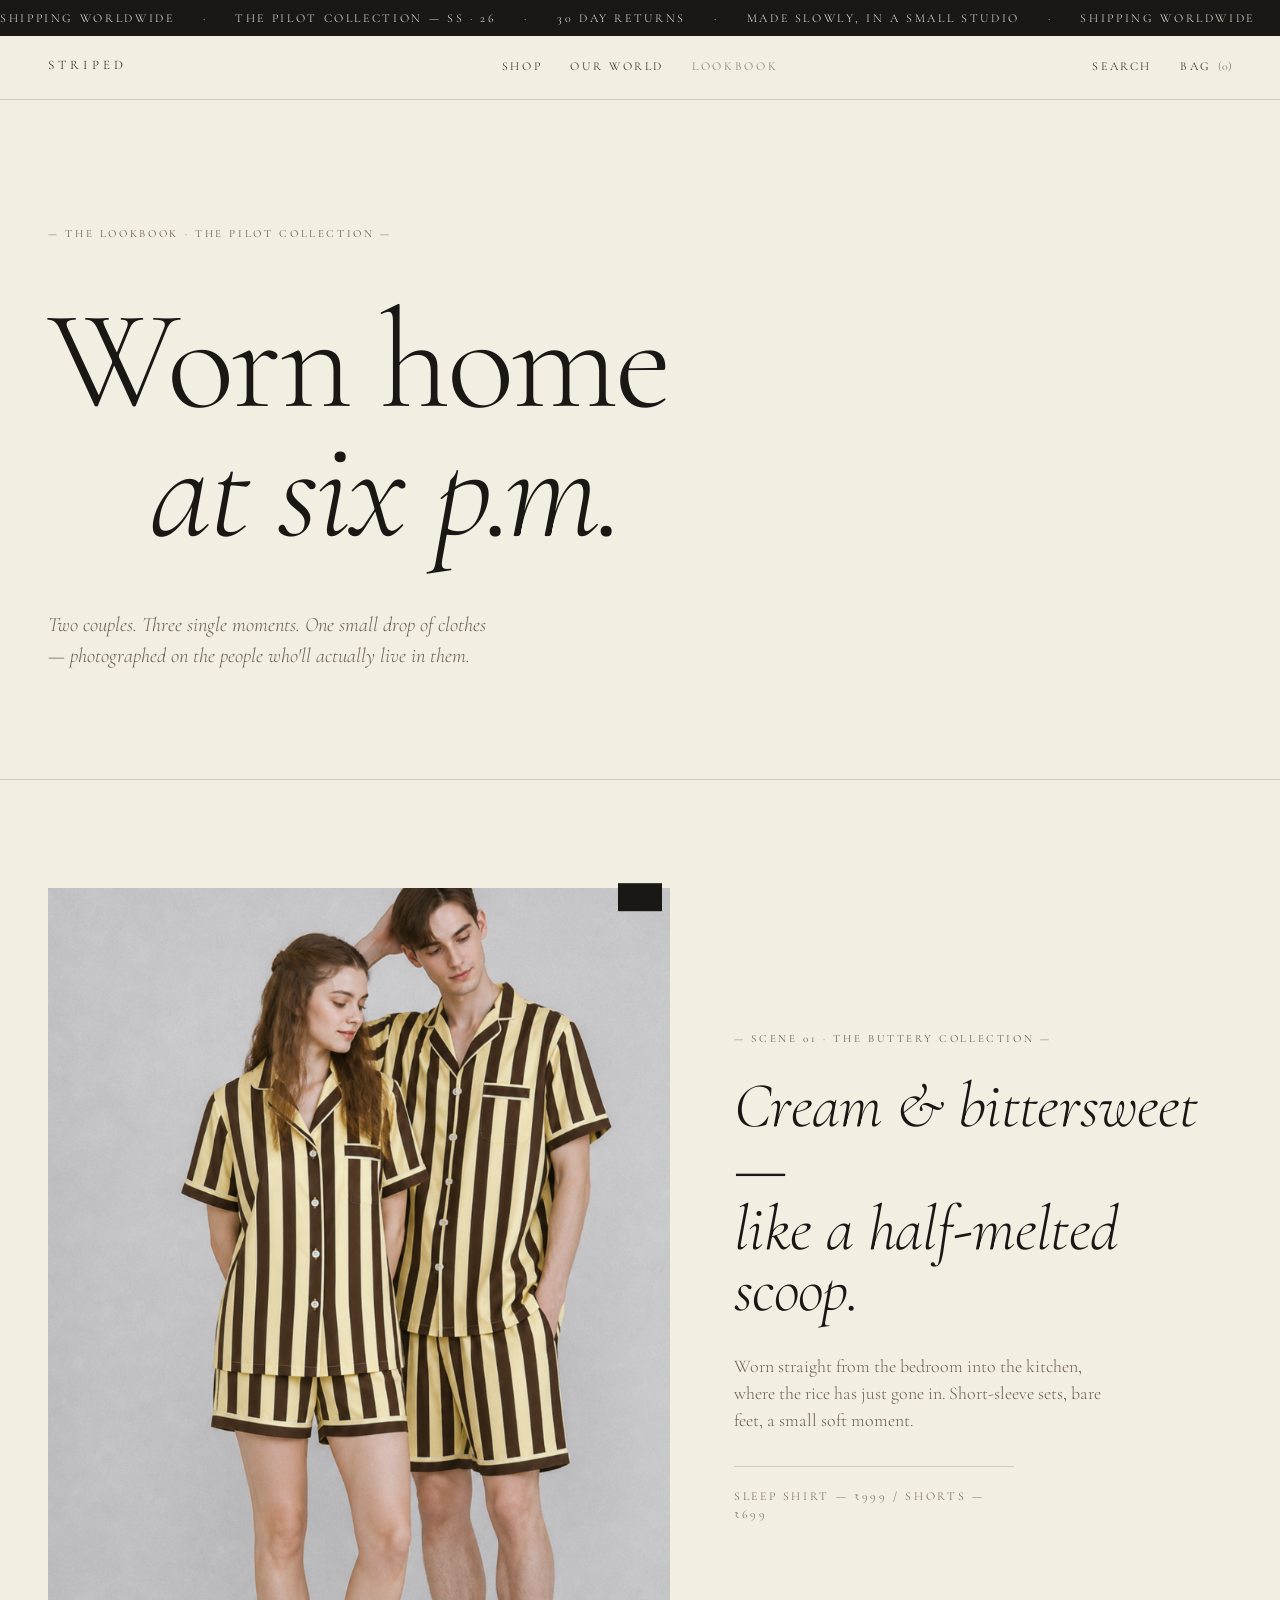
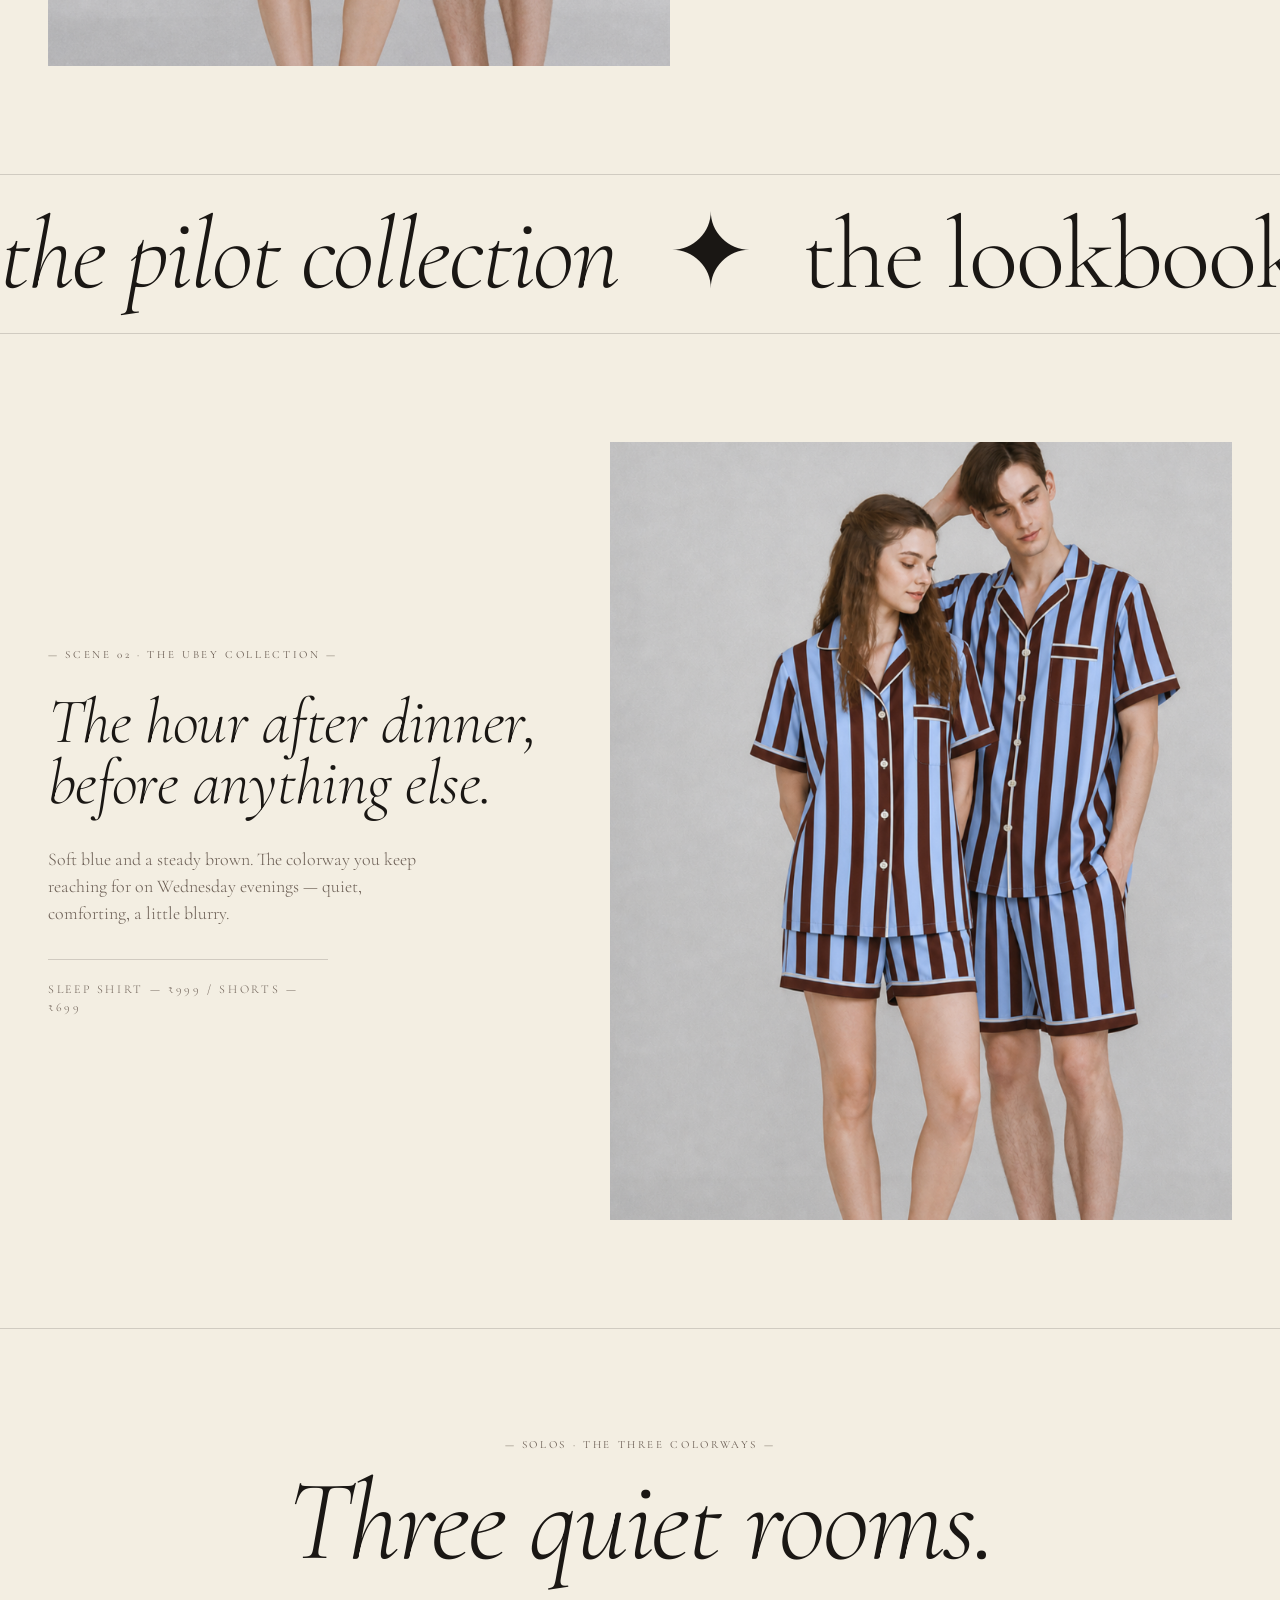
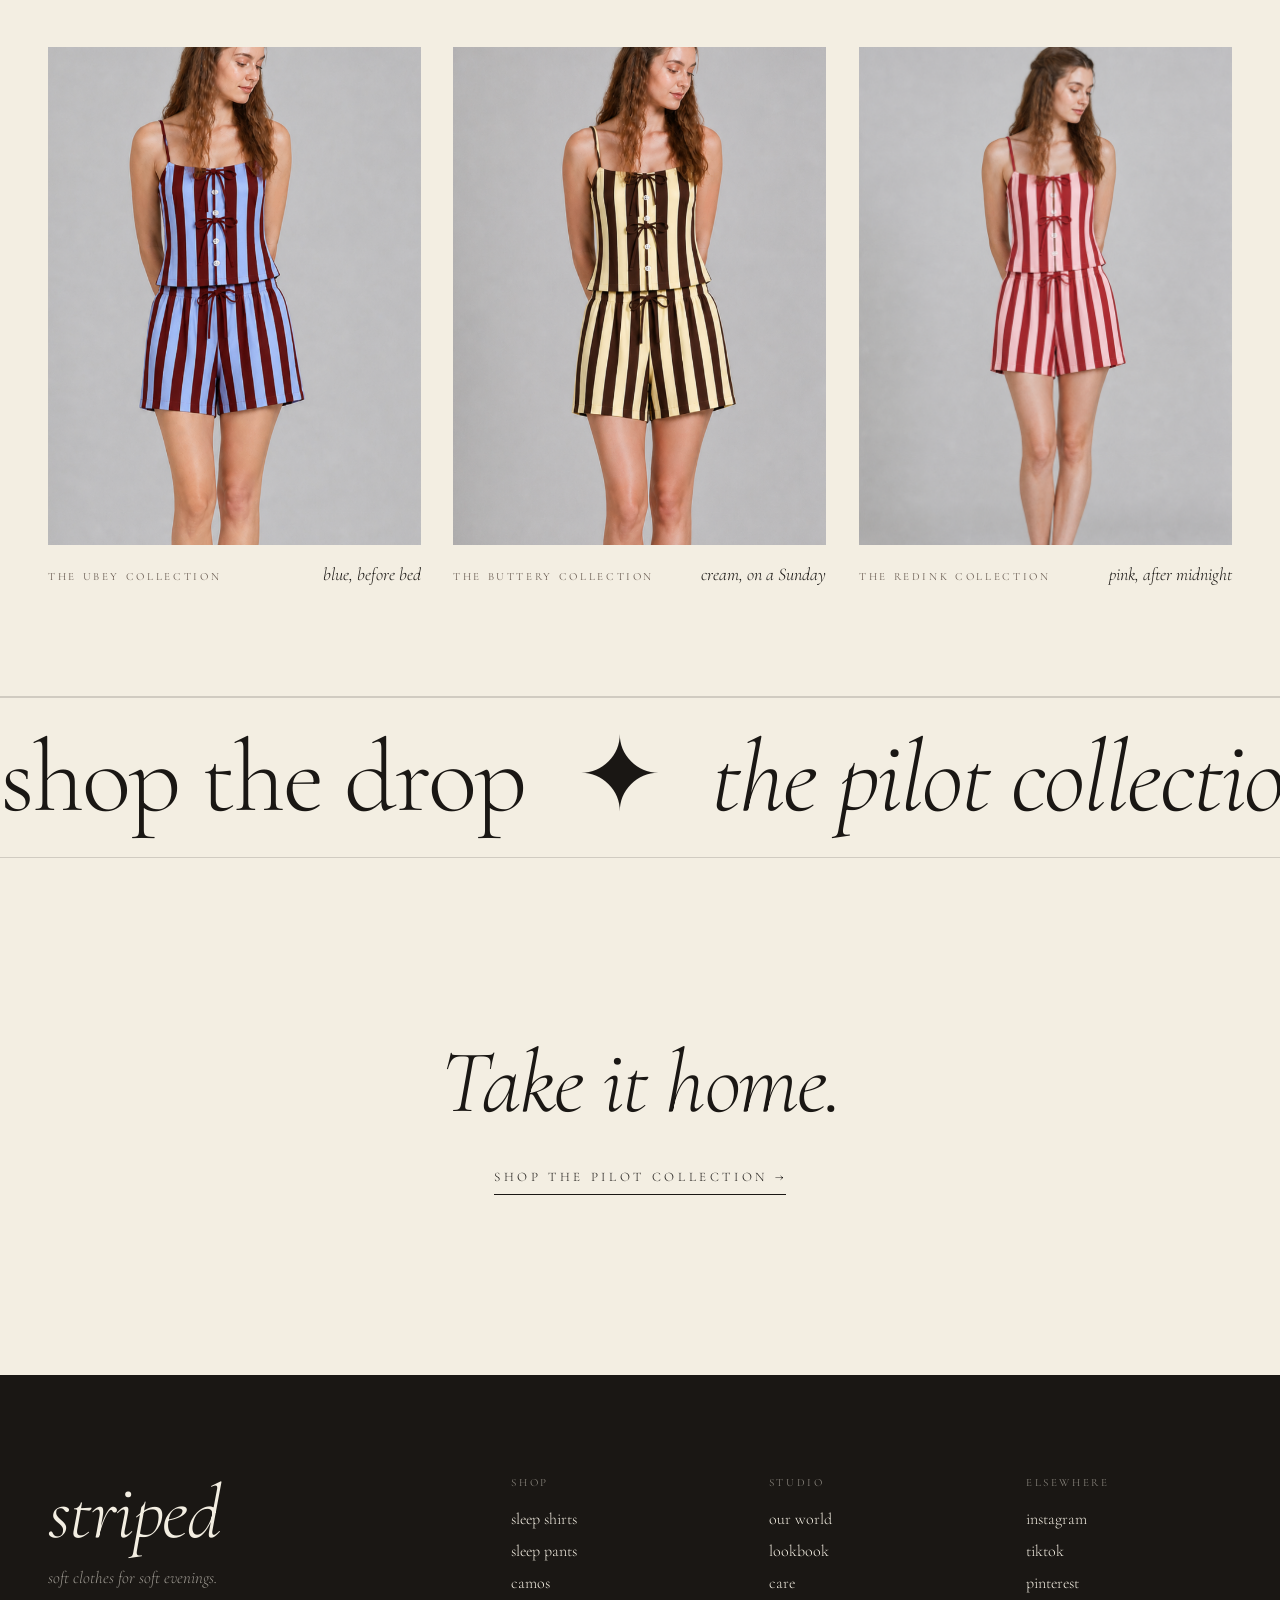
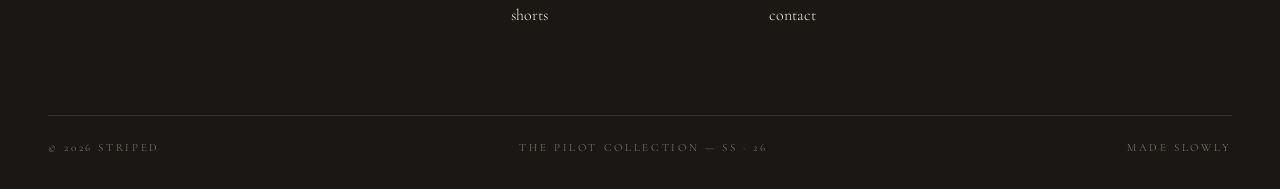
==== commit fca6c738: "Install Vercel Web Analytics # Vercel Web Analytics Installation Report  ## Summary Successfully ins" ====
--- a/lookbook.html
+++ b/lookbook.html
@@ -9,6 +9,7 @@
 <link rel="preconnect" href="https://fonts.gstatic.com" crossorigin />
 <link href="https://fonts.googleapis.com/css2?family=Cormorant+Garamond:ital,wght@0,300;0,400;1,300;1,400&display=swap" rel="stylesheet" />
 <link rel="stylesheet" href="styles.css" />
+<script defer src="https://cdn.vercel-insights.com/v1/script.js"></script>
 </head>
 <body class="lookbook-page">
 
@@ -60,7 +61,7 @@
 <section class="lb-edit">
   <div class="lb-edit-grid">
     <div class="lb-edit-img reveal stripe-yellow">
-      <img src="images/hero-models.jpg" alt="two models in the buttery collection pajamas" loading="lazy" onload="this.classList.add('loaded')" onerror="this.style.display='none'" />
+      <img src="images/hero-models.png" alt="two models in the buttery collection pajamas" loading="lazy" onload="this.classList.add('loaded')" onerror="this.style.display='none'" />
     </div>
     <div class="lb-edit-copy">
       <p class="eyebrow reveal">— scene 01 · the buttery collection —</p>
@@ -107,7 +108,7 @@
       </p>
     </div>
     <div class="lb-edit-img reveal stripe-blue">
-      <img src="images/couple-blue.jpg" alt="two models in the ubey collection pajamas" loading="lazy" onload="this.classList.add('loaded')" onerror="this.style.display='none'" />
+      <img src="images/couple-blue.png" alt="two models in the ubey collection pajamas" loading="lazy" onload="this.classList.add('loaded')" onerror="this.style.display='none'" />
     </div>
   </div>
 </section>
@@ -121,7 +122,7 @@
   <div class="lb-trip-grid">
     <figure class="lb-trip-item reveal">
       <div class="lb-trip-img stripe-blue">
-        <img src="images/model-blue.jpg" alt="" loading="lazy" onload="this.classList.add('loaded')" onerror="this.style.display='none'" />
+        <img src="images/model-blue.png" alt="" loading="lazy" onload="this.classList.add('loaded')" onerror="this.style.display='none'" />
       </div>
       <figcaption>
         <span class="eyebrow">the ubey collection</span>
@@ -131,7 +132,7 @@
 
     <figure class="lb-trip-item reveal">
       <div class="lb-trip-img stripe-yellow">
-        <img src="images/model-yellow.jpg" alt="" loading="lazy" onload="this.classList.add('loaded')" onerror="this.style.display='none'" />
+        <img src="images/model-yellow.png" alt="" loading="lazy" onload="this.classList.add('loaded')" onerror="this.style.display='none'" />
       </div>
       <figcaption>
         <span class="eyebrow">the buttery collection</span>
@@ -141,7 +142,7 @@
 
     <figure class="lb-trip-item reveal">
       <div class="lb-trip-img stripe-pink">
-        <img src="images/model-pink.jpg" alt="" loading="lazy" onload="this.classList.add('loaded')" onerror="this.style.display='none'" />
+        <img src="images/model-pink.png" alt="" loading="lazy" onload="this.classList.add('loaded')" onerror="this.style.display='none'" />
       </div>
       <figcaption>
         <span class="eyebrow">the redink collection</span>
@@ -175,7 +176,7 @@
   <a href="index.html#shop" class="lb-cta-link reveal">shop the pilot collection →</a>
 </section>
 
-<!-- ──────── footer ──────── -->
+<!-- ────��─── footer ──────── -->
 <footer class="foot">
   <div class="foot-grid">
     <div class="foot-brand">
--- a/styles.css
+++ b/styles.css
@@ -135,6 +135,7 @@
   font-size: 12px;
   letter-spacing: 0.22em;
   text-transform: uppercase;
+  white-space: nowrap;
 }
 .nav-r { justify-content: flex-end; }
 .nav a { position: relative; padding-bottom: 4px; }
@@ -423,6 +424,10 @@
   aspect-ratio: 4 / 5;
   overflow: hidden;
   background: var(--paper-2);
+  display: block;
+  cursor: pointer;
+  text-decoration: none;
+  color: inherit;
 }
 .product-media img {
   position: absolute;
@@ -745,6 +750,101 @@
 }
 
 /* ════════════════════════════════════════
+   ─── MOBILE ────────────────────────────
+   ════════════════════════════════════════ */
+
+@media (max-width: 820px) {
+  :root {
+    --topbar-h: 30px;
+    --nav-h: 56px;
+  }
+  .topbar .marquee-list li { font-size: 10px; letter-spacing: 0.18em; }
+
+  /* nav: brand left, bag right — center menu hidden, search hidden */
+  .nav {
+    padding: 0 16px;
+    grid-template-columns: 1fr 1fr;
+  }
+  .nav-c { display: none; }
+  .nav-search { display: none; }
+  .brand { font-size: 12px; letter-spacing: 0.22em; }
+  .nav-r { gap: 0; font-size: 11px; letter-spacing: 0.22em; }
+
+  /* hero */
+  .hero-overlay { padding: 32px 20px; }
+  .hero-title { font-size: clamp(48px, 14vw, 84px); line-height: 0.95; }
+  .hero-title .italic { padding-left: clamp(8px, 4vw, 32px); }
+  .hero-eyebrow { font-size: 10px; letter-spacing: 0.2em; margin-bottom: 16px; }
+  .hero-scroll { right: 16px; bottom: 24px; font-size: 10px; }
+
+  /* world / intro */
+  .world { padding: 80px 20px; }
+  .world-display { font-size: clamp(36px, 11vw, 64px); }
+  .world-display .italic { padding-left: 14px; }
+  .world-lead { font-size: 18px; }
+
+  /* color section heads */
+  .cw { padding: 60px 20px; }
+  .section-head { padding-bottom: 28px; margin-bottom: 28px; }
+  .section-head .display { font-size: clamp(40px, 14vw, 80px); }
+  .section-head .display .italic { padding-left: 14px; }
+
+  /* products grid */
+  .product-info { padding-top: 14px; }
+  .product-info h3 { font-size: 20px; }
+  .price { font-size: 15px; }
+
+  /* marquee bands */
+  .band { padding: 20px 0; }
+  .band-text { font-size: clamp(36px, 12vw, 64px); }
+
+  /* lookbook page */
+  .lb-hero { padding: 80px 20px; min-height: 50vh; }
+  .lb-hero-title { font-size: clamp(44px, 13vw, 72px); }
+  .lb-hero-title .italic { padding-left: 14px; }
+  .lb-hero-sub { font-size: 16px; margin-top: 24px; }
+  .lb-edit { padding: 60px 20px; }
+  .lb-edit-grid { gap: 28px; }
+  .lb-edit-lead { font-size: clamp(28px, 9vw, 44px); }
+  .lb-edit-body { font-size: 15px; margin-bottom: 24px; }
+  .lb-trip { padding: 60px 20px; }
+  .lb-trip-head { margin-bottom: 32px; }
+  .lb-cta { padding: 80px 20px; }
+  .lb-cta-lead { font-size: clamp(40px, 12vw, 70px); }
+
+  /* PDP */
+  .pdp { padding: 24px 16px 60px; }
+  .pdp-back { margin-bottom: 24px; font-size: 11px; }
+  .pdp-grid { gap: 28px; }
+  .pdp-title { font-size: clamp(32px, 10vw, 56px) !important; }
+  .pdp-sub { font-size: 14px; margin-bottom: 14px; }
+  .pdp-price { font-size: 18px; margin-bottom: 22px; }
+  .pdp-desc { font-size: 15px; margin-bottom: 28px; }
+  .pdp-row { margin-bottom: 18px; }
+  .pdp-add { padding: 16px; font-size: 11px; margin: 4px 0 28px; }
+  .pdp-acc summary { padding: 14px 0; font-size: 11px; }
+  .pdp-related { padding: 60px 20px; }
+  .pdp-related-grid { gap: 14px; }
+
+  /* world grid: tighter side copy on phone */
+  .world-side { gap: 12px; }
+
+  /* footer */
+  .foot { padding: 50px 20px 24px; }
+  .foot-grid { margin-bottom: 50px; gap: 32px 24px; }
+  .foot-brand .foot-mark { font-size: 44px !important; }
+  .foot-foot { flex-direction: column; gap: 6px; font-size: 10px; }
+
+  /* cart drawer */
+  .cart-head { padding: 18px 20px; }
+  .cart-items { padding: 4px 20px; }
+  .cart-foot { padding: 16px 20px 22px; }
+}
+
+/* prevent any rogue horizontal scroll */
+html, body { overflow-x: hidden; max-width: 100%; }
+
+/* ════════════════════════════════════════
    ─── LOOKBOOK PAGE ────────────────────
    ════════════════════════════════════════ */
 
@@ -898,6 +998,293 @@
   text-align: right;
 }
 
+/* ════════════════════════════════════════
+   ─── PRODUCT DETAIL PAGE ──────────────
+   ════════════════════════════════════════ */
+
+.pdp-page { background: var(--paper); }
+
+.pdp {
+  margin-top: calc(var(--band-h) + var(--topbar-h) + var(--nav-h));
+  padding: clamp(40px, 6vh, 80px) clamp(20px, 4vw, 48px) clamp(80px, 12vh, 140px);
+}
+
+.pdp-back {
+  display: inline-block;
+  font-size: 12px;
+  letter-spacing: 0.22em;
+  text-transform: uppercase;
+  color: var(--ink-soft);
+  margin-bottom: clamp(40px, 6vh, 80px);
+  padding-bottom: 4px;
+  position: relative;
+  transition: color 0.3s;
+}
+.pdp-back:hover { color: var(--ink); }
+
+.pdp-grid {
+  display: grid;
+  grid-template-columns: 6fr 5fr;
+  gap: clamp(40px, 5vw, 80px);
+  max-width: 1500px;
+  margin: 0 auto;
+  align-items: start;
+}
+@media (max-width: 900px) {
+  .pdp-grid { grid-template-columns: 1fr; }
+}
+
+/* image */
+.pdp-img {
+  position: relative;
+  aspect-ratio: 4 / 5;
+  overflow: hidden;
+  background: var(--paper-2);
+  position: sticky;
+  top: calc(var(--band-h) + var(--topbar-h) + var(--nav-h) + 20px);
+}
+@media (max-width: 900px) { .pdp-img { position: relative; top: 0; } }
+.pdp-img img {
+  position: absolute;
+  inset: 0;
+  width: 100%;
+  height: 100%;
+  object-fit: cover;
+  opacity: 0;
+  transform: scale(1.04);
+  transition: opacity 0.8s cubic-bezier(.4,0,.2,1), transform 1.6s cubic-bezier(.4,0,.2,1);
+}
+.pdp-img img.loaded { opacity: 1; transform: scale(1); }
+
+/* info column */
+.pdp-info {
+  padding-top: clamp(0px, 2vh, 24px);
+  display: flex;
+  flex-direction: column;
+}
+.pdp-info > .eyebrow { display: block; margin-bottom: 16px; }
+
+.pdp-title {
+  font-size: clamp(40px, 5.5vw, 80px) !important;
+  line-height: 1;
+  letter-spacing: -0.01em;
+  margin-bottom: 8px;
+}
+.pdp-sub {
+  font-style: italic;
+  color: var(--ink-soft);
+  font-size: clamp(15px, 1.3vw, 18px);
+  margin-bottom: 18px;
+}
+.pdp-price {
+  font-size: clamp(20px, 1.8vw, 26px);
+  margin-bottom: 28px;
+}
+.pdp-desc {
+  font-size: clamp(15px, 1.2vw, 17px);
+  color: var(--ink-soft);
+  line-height: 1.6;
+  max-width: 50ch;
+  margin-bottom: 36px;
+}
+
+.pdp-row {
+  display: flex;
+  flex-direction: column;
+  gap: 10px;
+  margin-bottom: 24px;
+}
+.pdp-row-label { color: var(--ink-soft); }
+
+/* colorway swatches */
+.pdp-cw {
+  display: flex;
+  gap: 12px;
+}
+.cw-swatch {
+  width: 36px;
+  height: 36px;
+  border-radius: 50%;
+  border: 1px solid var(--rule);
+  padding: 0;
+  background: none;
+  overflow: hidden;
+  display: flex;
+  cursor: pointer;
+  transition: transform 0.25s, border-color 0.3s;
+  position: relative;
+}
+.cw-swatch::after {
+  content: "";
+  position: absolute;
+  inset: -5px;
+  border-radius: 50%;
+  border: 1px solid transparent;
+  transition: border-color 0.3s;
+}
+.cw-swatch:hover { transform: scale(1.06); }
+.cw-swatch.active::after { border-color: var(--ink); }
+.cw-half {
+  flex: 1;
+  height: 100%;
+}
+
+/* size buttons */
+.pdp-sizes {
+  display: flex;
+  flex-wrap: wrap;
+  gap: 8px;
+}
+.pdp-sizes button {
+  font-family: var(--serif);
+  font-weight: 300;
+  background: none;
+  border: 1px solid var(--rule);
+  padding: 10px 16px;
+  font-size: 14px;
+  letter-spacing: 0.1em;
+  color: var(--ink);
+  min-width: 48px;
+  cursor: pointer;
+  transition: border-color 0.25s, background 0.25s, color 0.25s;
+}
+.pdp-sizes button:hover { border-color: var(--ink); }
+.pdp-sizes button.active {
+  background: var(--ink);
+  color: var(--paper);
+  border-color: var(--ink);
+}
+
+/* add to bag */
+.pdp-add {
+  width: 100%;
+  background: var(--ink);
+  color: var(--paper);
+  border: none;
+  padding: 18px 24px;
+  font-size: 12px;
+  letter-spacing: 0.28em;
+  text-transform: uppercase;
+  font-family: var(--serif);
+  font-weight: 300;
+  cursor: pointer;
+  margin: 8px 0 36px;
+  transition: background 0.3s;
+}
+.pdp-add::after { display: none; } /* override .add base style */
+.pdp-add:hover { background: var(--cola); }
+.pdp-add.added { background: var(--matcha, #717d2e); color: var(--paper); }
+
+/* accordion */
+.pdp-acc {
+  border-top: 1px solid var(--rule);
+  padding: 0;
+}
+.pdp-acc:last-of-type { border-bottom: 1px solid var(--rule); }
+.pdp-acc summary {
+  cursor: pointer;
+  list-style: none;
+  padding: 18px 0;
+  font-size: 12px;
+  letter-spacing: 0.22em;
+  text-transform: uppercase;
+  color: var(--ink);
+  position: relative;
+  user-select: none;
+}
+.pdp-acc summary::-webkit-details-marker { display: none; }
+.pdp-acc summary::after {
+  content: "+";
+  position: absolute;
+  right: 0;
+  top: 50%;
+  transform: translateY(-50%);
+  font-size: 18px;
+  font-weight: 300;
+  transition: transform 0.3s;
+}
+.pdp-acc[open] summary::after { content: "−"; }
+.pdp-acc[open] summary { color: var(--ink); }
+.pdp-acc > *:not(summary) {
+  padding: 4px 0 24px;
+  color: var(--ink-soft);
+  font-size: 15px;
+  line-height: 1.6;
+}
+.pdp-details { list-style: none; padding-left: 0; }
+.pdp-details li {
+  padding: 6px 0 6px 18px;
+  position: relative;
+}
+.pdp-details li::before {
+  content: "·";
+  position: absolute;
+  left: 0;
+  top: 6px;
+  font-size: 18px;
+  color: var(--ink);
+}
+
+/* related */
+.pdp-related {
+  padding: clamp(60px, 10vh, 120px) clamp(20px, 4vw, 48px);
+  border-top: 1px solid var(--rule);
+}
+.pdp-related .eyebrow {
+  display: block;
+  text-align: center;
+  margin-bottom: clamp(40px, 6vh, 64px);
+}
+.pdp-related-grid {
+  display: grid;
+  grid-template-columns: repeat(3, 1fr);
+  gap: clamp(20px, 2.5vw, 40px);
+  max-width: 1280px;
+  margin: 0 auto;
+}
+@media (max-width: 800px) { .pdp-related-grid { grid-template-columns: 1fr 1fr; } }
+@media (max-width: 500px) { .pdp-related-grid { grid-template-columns: 1fr; } }
+
+.pdp-related-card {
+  display: block;
+  text-decoration: none;
+  color: inherit;
+  transition: transform 0.4s cubic-bezier(.4,0,.2,1);
+}
+.pdp-related-card:hover { transform: translateY(-4px); }
+.pdp-related-img {
+  position: relative;
+  aspect-ratio: 4 / 5;
+  overflow: hidden;
+  background: var(--paper-2);
+  margin-bottom: 14px;
+}
+.pdp-related-img img {
+  position: absolute;
+  inset: 0;
+  width: 100%;
+  height: 100%;
+  object-fit: cover;
+  opacity: 0;
+  transform: scale(1.04);
+  transition: opacity 0.8s cubic-bezier(.4,0,.2,1), transform 1.4s cubic-bezier(.4,0,.2,1);
+}
+.pdp-related-img img.loaded { opacity: 1; transform: scale(1); }
+.pdp-related-card:hover .pdp-related-img img.loaded { transform: scale(1.05); }
+.pdp-related-meta {
+  display: flex;
+  justify-content: space-between;
+  align-items: baseline;
+  gap: 12px;
+}
+.pdp-related-meta h3 {
+  font-family: var(--serif);
+  font-weight: 300;
+  font-size: clamp(18px, 1.4vw, 22px);
+  letter-spacing: -0.01em;
+}
+.pdp-related-price { font-size: 14px; }
+
 /* CTA */
 .lb-cta {
   padding: clamp(120px, 20vh, 220px) clamp(20px, 4vw, 48px);
